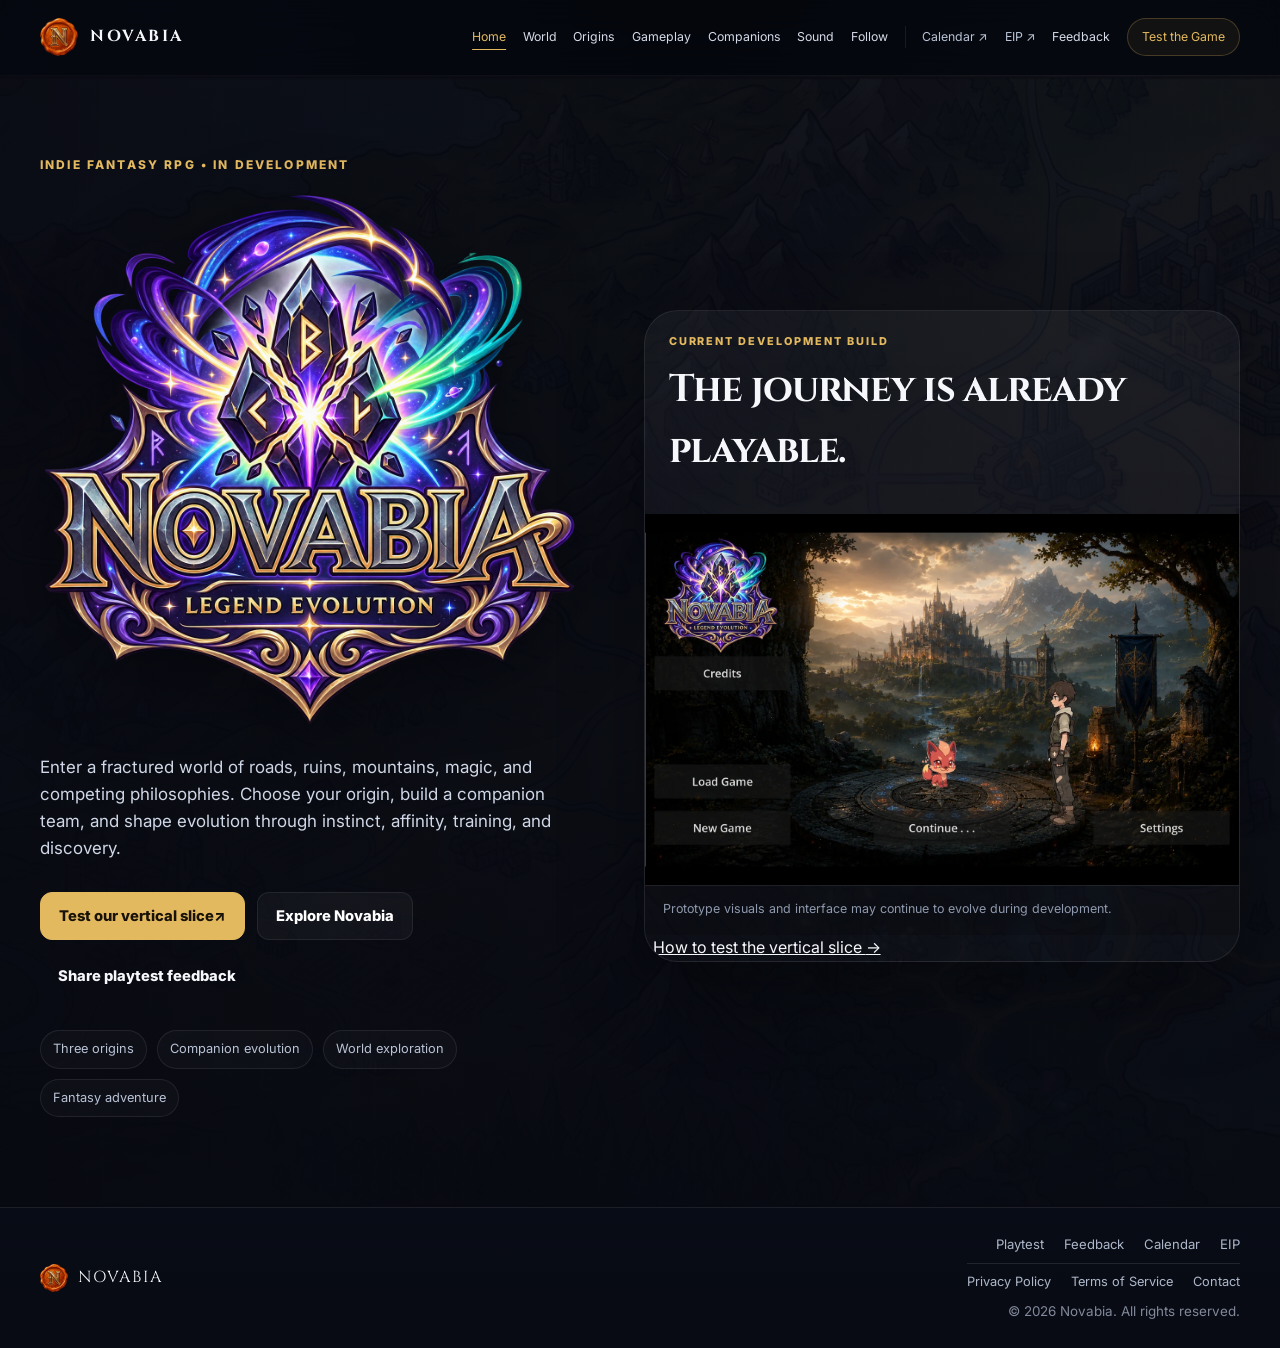
==== index.html @ 30ba406e "added terms and privacy" ====
<!doctype html>
<html lang="en">
<head>
  <meta name="google-site-verification" content="66VEPwkZ-an3t6qHjyKD7FH7RymCpZfc6W6Zi8f6dQU" />
  <meta charset="utf-8" />
  <meta name="viewport" content="width=device-width, initial-scale=1" />
  <title>Novabia — Legend Evolution</title>
  <meta name="description" content="Official site for Novabia: Legend Evolution — an indie fantasy RPG built around origins, companions, evolution paths, and a fractured world." />
  <meta property="og:title" content="Novabia — Legend Evolution" />
  <meta property="og:description" content="Explore the world of Novabia, discover three origins, and shape evolution through companions and choice." />
  <meta property="og:type" content="website" />
  <link rel="icon" type="image/png" href="favicon.png">
  <link rel="preconnect" href="https://fonts.googleapis.com">
  <link rel="preconnect" href="https://fonts.gstatic.com" crossorigin>
  <link href="https://fonts.googleapis.com/css2?family=Cinzel:wght@500;600;700;800&family=Inter:wght@400;500;600;700;800&display=swap" rel="stylesheet">
  <script>document.documentElement.classList.add("js");</script>
  <link rel="stylesheet" href="styles.css" />
  <script src="script.js" defer></script>
</head>
<body>
  <header class="site-header" id="top">
    <div class="shell nav-wrap">
      <a href="#home" class="brand" aria-label="Novabia home">
        <img src="assets/seal-n.png" alt="Novabia seal" class="brand-mark" />
        <span class="brand-text">NOVABIA</span>
      </a>

      <button class="menu-toggle" aria-label="Open navigation" aria-expanded="false">
        <span></span><span></span><span></span>
      </button>

<nav class="nav-links" aria-label="Primary navigation">
  <a href="#home">Home</a>
  <a href="#world">World</a>
  <a href="#origins">Origins</a>
  <a href="#gameplay">Gameplay</a>
  <a href="#companions">Companions</a>
  <a href="#sound">Sound</a>
  <a href="#follow">Follow</a>
  <span class="nav-divider" aria-hidden="true"></span>
  <a href="https://calendar.novabia.dev/" class="nav-external" data-destination="calendar">Calendar <span aria-hidden="true">↗</span></a>
  <a href="https://eip.novabia.dev/" class="nav-external" data-destination="eip">EIP <span aria-hidden="true">↗</span></a>
  <a href="#feedback">Feedback</a>
  <a href="#playtest" class="nav-cta">Test the Game</a>
</nav>
    </div>
  </header>

  <main>
    <section class="hero site-page" id="home">
      <div class="hero-map"></div>
      <div class="hero-overlay"></div>
      <div class="shell hero-grid">
        <div class="hero-copy reveal-on-load">
          <p class="eyebrow">INDIE FANTASY RPG • IN DEVELOPMENT</p>
          <img src="assets/logo-main.png" alt="Novabia Legend Evolution logo" class="hero-logo" />
          <p class="hero-lead">
            Enter a fractured world of roads, ruins, mountains, magic, and competing philosophies.
            Choose your origin, build a companion team, and shape evolution through instinct, affinity,
            training, and discovery.
          </p>

          <div class="hero-actions">
            <a href="https://play.novabia.dev/" class="btn btn-primary" data-destination="play">Test our vertical slice <span aria-hidden="true">↗</span></a>
            <a href="#world" class="btn btn-secondary">Explore Novabia</a>
            <a href="#feedback" class="btn btn-text">Share playtest feedback</a>
          </div>

          <div class="hero-badges" aria-label="Game highlights">
            <span>Three origins</span>
            <span>Companion evolution</span>
            <span>World exploration</span>
            <span>Fantasy adventure</span>
          </div>
        </div>

        <div class="hero-showcase reveal-on-load delay-1">
          <div class="showcase-card build-preview">
            <div class="frame-head">
              <p class="eyebrow small">CURRENT DEVELOPMENT BUILD</p>
              <h2>The journey is already playable.</h2>
            </div>
            <button class="gallery-image-button hero-screen" type="button" data-full="assets/game-main-menu.webp" aria-label="Open main menu screenshot">
              <img src="assets/game-main-menu.webp" alt="Current Novabia development build main menu" />
            </button>
            <p class="build-note">Prototype visuals and interface may continue to evolve during development.</p>
            <a class="showcase-link" href="#playtest">.    How to test the vertical slice <span aria-hidden="true">→</span></a>
          </div>
        </div>
      </div>
    </section>

    <section class="section world-section site-page" id="world">
      <div class="shell two-col">
        <div class="section-copy reveal">
          <p class="eyebrow">THE WORLD</p>
          <h2>A continent built for adventure.</h2>
          <p>
            Novabia spans volcanic frontiers, snowy forests, sacred highlands, industrial cities,
            mystical woods, and ancient lakes. Its journey structure is built around <strong>37 different roads</strong>
            that connect crossroads, provinces, and societies with radically different values.
          </p>
          <p>
            This world is designed not just as a game setting, but as the foundation of the broader
            Novabia entertainment IP — a continent where each road can deliver its own encounters,
            rewards, and story beats.
          </p>
          <div class="stat-row">
            <div class="stat-card">
              <strong>3</strong>
              <span>Core origins</span>
            </div>
            <div class="stat-card">
              <strong>4+</strong>
              <span>Distinct regions</span>
            </div>
            <div class="stat-card">
              <strong>37</strong>
              <span>Different roads</span>
            </div>
          </div>
        </div>

        <div class="map-card reveal">
          <img src="assets/map-world.png" alt="Illustrated world map of Novabia" />
        </div>
      </div>
    </section>

    <section class="section origins-section site-page" id="origins">
      <div class="shell">
        <div class="section-heading reveal">
          <p class="eyebrow">THREE ORIGINS</p>
          <h2>Begin from a different life.</h2>
          <p>
            Each path introduces a different worldview, skillset, and relationship with the world around you.
          </p>
        </div>

        <div class="origin-grid">
          <article class="origin-card reveal">
            <div class="origin-icon-wrap"><img src="assets/icon-water.png" alt="Elemental province emblem" class="origin-icon" /></div>
            <div class="origin-heading">
              <p class="origin-label">ELEMENTAL / CARETAKER</p>
              <h3>Field Clinic Route</h3>
            </div>
            <div class="origin-characters pair-tight">
              <img src="assets/char-caretaker-f.png" alt="Caretaker heroine" />
              <img src="assets/char-caretaker-m.png" alt="Caretaker hero" />
            </div>
            <p>
              Travel as a young healer and companion caretaker. Learn the rhythms of survival,
              treatment, recovery, and crystal-linked transformation.
            </p>
          </article>

          <article class="origin-card reveal">
            <div class="origin-icon-wrap"><img src="assets/icon-fist.png" alt="Kinetic province emblem" class="origin-icon" /></div>
            <div class="origin-heading">
              <p class="origin-label">KINETIC / DOJO</p>
              <h3>Warrior Route</h3>
            </div>
            <div class="origin-characters pair-wide">
              <img src="assets/char-dojo-f.png" alt="Dojo heroine" />
              <img src="assets/char-dojo-m.png" alt="Dojo hero" />
            </div>
            <p>
              Enter a path of discipline, combat, and rising challenge. Train strength, test conviction,
              and face rivals through battles that reveal hidden tensions beneath the surface.
            </p>
          </article>

          <article class="origin-card reveal">
            <div class="origin-icon-wrap"><img src="assets/icon-landscape.png" alt="Landscape province emblem" class="origin-icon" /></div>
            <div class="origin-heading">
              <p class="origin-label">LANDSCAPE / MONASTIC</p>
              <h3>Highland Route</h3>
            </div>
            <div class="origin-characters pair-tight">
              <img src="assets/char-monk-f.png" alt="Highland heroine" />
              <img src="assets/char-monk-m.png" alt="Highland hero" />
            </div>
            <p>
              Walk a more reflective road through mountains and sacred spaces, uncovering wisdom,
              history, and balance between nature, belief, and power.
            </p>
          </article>
        </div>

        <div class="origin-bottom-grid reveal">
          <article class="origin-bottom-card frame-card">
            <img src="assets/crystal-white.png" alt="Elemental coin" class="origin-bottom-icon" />
            <h4>White Crystals</h4>
            <p>Consume The White Crystals, and you may Suffer or unlock Elemental power.</p>
          </article>
          <article class="origin-bottom-card frame-card">
            <img src="assets/icon-medal.png" alt="Kinetic coin" class="origin-bottom-icon" />
            <h4>Honor Medals</h4>
            <p>Fight your way up and get ranked based on how many Honor Medals collected.</p>
          </article>
          <article class="origin-bottom-card frame-card">
            <img src="assets/emblem-elemental.png" alt="Landscape coin" class="origin-bottom-icon" />
            <h4>Nature Essence</h4>
            <p>Stand High On Top of the Icy Mountains and gather the Nature Essence.</p>
          </article>
        </div>
      </div>
    </section>


    <section class="section gameplay-section site-page" id="gameplay">
      <div class="shell">
        <div class="section-heading reveal">
          <p class="eyebrow">CURRENT GAMEPLAY BUILD</p>
          <h2>From concept to working systems.</h2>
          <p>
            Novabia is being built as a playable game, not only a world concept. These images are
            captured from the current development build and show exploration, companion care, combat,
            progression, and player management systems already taking shape.
          </p>
        </div>

        <div class="gameplay-gallery">
          <article class="game-shot wide reveal">
            <button class="gallery-image-button" type="button" data-full="assets/game-exploration.webp" aria-label="Open exploration screenshot">
              <img src="assets/game-exploration.webp" alt="Novabia exploration scene with player and companions" loading="lazy" />
            </button>
            <div class="shot-copy">
              <span>Exploration</span>
              <p>Travel through connected areas with an active companion team and route-based progression.</p>
            </div>
          </article>

          <article class="game-shot reveal">
            <button class="gallery-image-button" type="button" data-full="assets/game-clinic.webp" aria-label="Open clinic screenshot">
              <img src="assets/game-clinic.webp" alt="Novabia pet clinic companion activation screen" loading="lazy" />
            </button>
            <div class="shot-copy">
              <span>Clinic & Care</span>
              <p>Manage, activate, and care for companions through the clinic system.</p>
            </div>
          </article>

          <article class="game-shot reveal">
            <button class="gallery-image-button" type="button" data-full="assets/game-battle.webp" aria-label="Open battle screenshot">
              <img src="assets/game-battle.webp" alt="Novabia companion battle scene" loading="lazy" />
            </button>
            <div class="shot-copy">
              <span>Battle</span>
              <p>Challenge rival companions using distinct moves, types, levels, and combat choices.</p>
            </div>
          </article>

          <article class="game-shot reveal">
            <button class="gallery-image-button" type="button" data-full="assets/game-companion-info.webp" aria-label="Open companion information screenshot">
              <img src="assets/game-companion-info.webp" alt="Novabia companion status and move information" loading="lazy" />
            </button>
            <div class="shot-copy">
              <span>Companion Progression</span>
              <p>Inspect stats, type, rarity, experience, defenses, accuracy, and learned moves.</p>
            </div>
          </article>

          <article class="game-shot reveal">
            <button class="gallery-image-button" type="button" data-full="assets/game-profile.webp" aria-label="Open expedition profile screenshot">
              <img src="assets/game-profile.webp" alt="Novabia expedition profile and active companion roster" loading="lazy" />
            </button>
            <div class="shot-copy">
              <span>Expedition Profile</span>
              <p>Track resources, active companions, expedition benefits, equipment, and progress.</p>
            </div>
          </article>

          <article class="game-shot wide reveal">
            <button class="gallery-image-button" type="button" data-full="assets/game-avatar-select.webp" aria-label="Open avatar selection screenshot">
              <img src="assets/game-avatar-select.webp" alt="Novabia avatar selection and first journey screen" loading="lazy" />
            </button>
            <div class="shot-copy">
              <span>Your First Journey</span>
              <p>Select an avatar and begin a story centered on survival, protection, and the mystery of the crystals.</p>
            </div>
          </article>
        </div>

        <p class="development-disclaimer reveal">Development build shown. Art, balance, UI, wording, and systems may change before release.</p>
      </div>
    </section>

    <section class="section companions-section site-page" id="companions">
      <div class="shell">
        <div class="section-heading reveal">
          <p class="eyebrow">COMPANIONS & EVOLUTION</p>
          <h2>Three generations. Playable and non-playable companions.</h2>
          <p>
            Novabia includes companion families that can join the player's journey, as well as non-playable companions
            that help define the world. Below is the current <strong>Gen 1 showcase</strong>: Hound, Crab, and Spore.
          </p>
        </div>

        <div class="companion-summary-grid reveal">
          <article class="companion-summary-card frame-card">
            <strong>3</strong>
            <span>Generations planned</span>
            <p>Companion growth is designed across three gens, giving each family room to evolve visually and strategically.</p>
          </article>
          <article class="companion-summary-card frame-card">
            <strong>2</strong>
            <span>Companion roles</span>
            <p>Novabia features both playable companions and non-playable companions that populate the wider world.</p>
          </article>
          <article class="companion-summary-card frame-card">
            <strong>Gen 1</strong>
            <span>Current showcase</span>
            <p>The first featured companion families are Hound, Crab, and Spore.</p>
          </article>
        </div>

        <div class="companion-family-grid">
          <article class="companion-family frame-card reveal">
            <div class="companion-family-head">
              <p class="eyebrow small">GEN 1 FAMILY</p>
              <h3>Hound</h3>
              <p class="family-copy">A flagship early companion line showing multiple routes, instincts, and elemental outcomes.</p>
            </div>
            <div class="companion-family-art">
              <img src="assets/hound-line.png" alt="Gen 1 Hound evolution map" />
            </div>
          </article>

          <article class="companion-family frame-card reveal">
            <div class="companion-family-head">
              <p class="eyebrow small">GEN 1 FAMILY</p>
              <h3>Crab</h3>
              <p class="family-copy">A second Gen 1 family built around branching crab evolutions and contrasting elemental outcomes.</p>
            </div>
            <div class="companion-family-art">
              <img src="assets/crab-gen1.png" alt="Gen 1 Crab evolution map" />
            </div>
          </article>

          <article class="companion-family frame-card reveal">
            <div class="companion-family-head">
              <p class="eyebrow small">GEN 1 FAMILY</p>
              <h3>Spore</h3>
              <p class="family-copy">The Spore family begins with Floro, Alpine, and Umbral basic forms, reaches a shared Phantom stage, then branches into powerful fusion and venomous forms.</p>
            </div>
            <div class="companion-family-art">
              <img src="assets/spore-gen1.png" alt="Gen 1 Spore evolution chart showing Floro, Alpine, and Umbral branches" />
            </div>
          </article>
        </div>
      </div>
    </section>


    <section class="section sound-section site-page" id="sound">
      <div class="shell">
        <div class="section-heading reveal">
          <p class="eyebrow">SOUND OF NOVABIA</p>
          <h2>Atmosphere beyond the screen.</h2>
          <p>
            Early ambient tracks for map and journey mood can be previewed here.
          </p>
        </div>

        <div class="audio-grid">
          <div class="audio-card frame-card reveal">
            <h3>Walking on the Road with Lake Background</h3>
            <audio controls preload="none">
              <source src="assets/road-with-lake.ogg" type="audio/ogg">
              Your browser does not support the audio element.
            </audio>
          </div>
          <div class="audio-card frame-card reveal">
            <h3>Login Scene Ambient </h3>
            <audio controls preload="none">
              <source src="assets/map-background.mp3" type="audio/mpeg">
              Your browser does not support the audio element.
            </audio>
          </div>
        </div>
      </div>
    </section>


<section class="section playtest-section site-page" id="playtest">
  <div class="shell">
    <div class="section-heading reveal">
      <p class="eyebrow">PLAY THE VERTICAL SLICE</p>
      <h2>Step into Novabia. Tell us what you think.</h2>
      <p>
        The vertical slice is an early playable build, not the final game. Try the systems available
        in the current version, then share what delighted you, confused you, or didn't work.
      </p>
    </div>
    <div class="playtest-layout">
      <div class="playtest-preview frame-card reveal">
        <img src="assets/game-main-menu.webp" alt="Novabia development build main menu" loading="lazy" />
        <p>Preview from the vertical slice · The game continues to evolve.</p>
      </div>
      <div class="playtest-details reveal">
        <p class="eyebrow small">BEGIN YOUR TEST</p>
        <h3>Try the browser build</h3>
        <p>
          Open the browser build to experience Novabia's current vertical slice. Explore the
          available systems at your own pace, then tell us what you think.
        </p>
        <div class="hero-actions playtest-actions">
          <a href="https://play.novabia.dev/" class="btn btn-primary" data-destination="play">Launch Play.Novabia.dev <span aria-hidden="true">↗</span></a>
          <a href="#feedback" class="btn btn-secondary">Give feedback</a>
        </div>
        <div class="tester-steps">
          <div><span class="step-number">01</span><p>Open the build and try beginning a journey.</p></div>
          <div><span class="step-number">02</span><p>Explore what is available. Note anything unclear, frustrating, or broken.</p></div>
          <div><span class="step-number">03</span><p>Send a short review, including your device, chosen province and any bugs.</p></div>
        </div>
      </div>
    </div>
    <div class="site-link-grid" aria-label="Explore more about Novabia">
      <a class="destination-card frame-card" href="https://calendar.novabia.dev/" data-destination="calendar">
        <span class="eyebrow small">DEVELOPMENT & REWARDS</span>
        <strong>Calendar <span aria-hidden="true">↗</span></strong>
        <span>See monthly plans, rewards, milestones and upcoming updates.</span>
      </a>
      <a class="destination-card frame-card" href="https://eip.novabia.dev/" data-destination="eip">
        <span class="eyebrow small">BUSINESS & PARTNERSHIPS</span>
        <strong>EIP <span aria-hidden="true">↗</span></strong>
        <span>Explore the Novabia opportunity, economics and investor information.</span>
      </a>
    </div>
  </div>
</section>

<section class="section feedback-section site-page" id="feedback" aria-labelledby="feedback-title">
  <div class="feedback-glow feedback-glow-one" aria-hidden="true"></div>
  <div class="feedback-glow feedback-glow-two" aria-hidden="true"></div>
  <div class="shell feedback-shell">
    <div class="feedback-hero">
      <div class="feedback-copy reveal">
        <p class="eyebrow">NOVABIA · COMMUNITY PLAYTEST</p>
        <h2 id="feedback-title">Your journey.<br><span>Your voice.</span></h2>
        <p class="feedback-intro">The next chapter of Novabia starts with the people who play it. Tell us about the moments you loved, the battles that challenged you, and what you'd change.</p>
        <div class="feedback-actions">
          <a id="hosted-feedback-cta" class="btn btn-primary feedback-primary-cta"
             href="https://docs.google.com/forms/d/e/1FAIpQLSfmMCT3sIPX58XtDPNlVVBDko5IoXiEAiZLQg-_gIgYaRyeRQ/viewform" target="_blank" rel="noopener noreferrer">
             Share your feedback <span aria-hidden="true">↗</span>
          </a>
          <a class="feedback-back-link" href="https://play.novabia.dev/">Play the vertical slice <span aria-hidden="true">→</span></a>
        </div>
        <p class="feedback-fineprint"><svg viewBox="0 0 24 24" width="17" height="17" aria-hidden="true" fill="none" stroke="currentColor" stroke-width="1.8" stroke-linecap="round"><rect x="5" y="9" width="14" height="11" rx="2"/><path d="M8 9V6a4 4 0 0 1 8 0v3"/></svg> Opens Google Forms. This website does not store survey responses.</p>
      </div>
      <div class="feedback-feature reveal" aria-label="How playtest feedback helps Novabia">
        <div class="feedback-feature-heading">
          <span class="feedback-small-label">A NOTE FROM THE TEAM</span>
          <span class="feedback-feature-star" aria-hidden="true">✦</span>
        </div>
        <div class="feedback-feature-art" aria-hidden="true">
          <div class="feedback-orbit orbit-outer"></div>
          <div class="feedback-orbit orbit-inner"></div>
          <img src="favicon.png" alt="" width="124" height="124" />
        </div>
        <blockquote>“Every companion, every decision, every discovery deserves to feel meaningful.”</blockquote>
        <p>We're listening for what the game feels like to you — not just what works on paper.</p>
        <span class="feedback-feature-signoff">THE NOVABIA PROJECT <span aria-hidden="true">↗</span></span>
      </div>
    </div>

    <div class="feedback-divider"><span>WHAT WE'D LOVE TO HEAR</span></div>
    <div class="feedback-topic-grid">
      <article class="feedback-topic reveal">
        <div class="feedback-topic-icon" aria-hidden="true">
          <svg viewBox="0 0 24 24" fill="none" stroke="currentColor" stroke-width="1.6" stroke-linecap="round" stroke-linejoin="round"><path d="M20.8 4.6a5.5 5.5 0 0 0-7.8 0l-1 1-1-1a5.5 5.5 0 0 0-7.8 7.8l1 1L12 21l7.8-7.6 1-1a5.5 5.5 0 0 0 0-7.8Z"/></svg>
        </div>
        <div><h3>Companions &amp; discovery</h3><p>Did a companion capture your attention? Was evolution exciting and understandable?</p></div>
      </article>
      <article class="feedback-topic reveal">
        <div class="feedback-topic-icon" aria-hidden="true">
          <svg viewBox="0 0 24 24" fill="none" stroke="currentColor" stroke-width="1.6" stroke-linecap="round" stroke-linejoin="round"><path d="M12 3v18M3 12h18M7 7l10 10M17 7 7 17"/><circle cx="12" cy="12" r="8"/></svg>
        </div>
        <div><h3>Combat &amp; progression</h3><p>Which choices felt satisfying? Where were the battles, rewards or menus unclear?</p></div>
      </article>
      <article class="feedback-topic reveal">
        <div class="feedback-topic-icon" aria-hidden="true">
          <svg viewBox="0 0 24 24" fill="none" stroke="currentColor" stroke-width="1.6" stroke-linecap="round" stroke-linejoin="round"><rect x="3" y="4" width="18" height="14" rx="2"/><path d="M8 21h8m-4-3v3m-5-9 3-3 3 3 4-5"/></svg>
        </div>
        <div><h3>Performance &amp; polish</h3><p>Tell us what device you used and where something slowed down, broke or felt awkward.</p></div>
      </article>
    </div>
    <div class="feedback-bottom reveal">
      <div><span class="feedback-small-label">THANK YOU FOR PLAYING</span><p>The most valuable feedback is specific and sincere. Good or bad, it helps us prioritize the next improvements.</p></div>
      <a href="https://docs.google.com/forms/d/e/1FAIpQLSfmMCT3sIPX58XtDPNlVVBDko5IoXiEAiZLQg-_gIgYaRyeRQ/viewform" class="feedback-bottom-cta" data-feedback-form target="_blank" rel="noopener noreferrer">Take the survey <span aria-hidden="true">↗</span></a>
    </div>
  </div>
</section>


    <section class="section follow-section site-page" id="follow">
      <div class="shell">
        <div class="follow-card reveal">
          <img src="assets/logo-main.png" alt="Novabia logo" class="follow-logo" />
          <p class="eyebrow">FOLLOW THE JOURNEY</p>
          <h2>Follow Novabia</h2>
          <div class="social-actions" id="socialActions">

  <a class="social-icon instagram social-link"
     data-network="instagram"
     href="#"
     target="_blank"
     rel="noopener"
     aria-label="Instagram"
     title="Instagram">

    <svg viewBox="0 0 24 24" aria-hidden="true">
      <rect x="3" y="3" width="18" height="18" rx="5"></rect>
      <circle cx="12" cy="12" r="4.2"></circle>
      <circle cx="17.4" cy="6.7" r="1"></circle>
    </svg>

  </a>

  <a class="social-icon facebook social-link"
     data-network="facebook"
     href="#"
     target="_blank"
     rel="noopener"
     aria-label="Facebook"
     title="Facebook">

    <svg viewBox="0 0 24 24" aria-hidden="true">
      <path d="M14 8h3V4.5c-.5-.1-2.2-.2-4.1-.2-4 0-6.7 2.4-6.7 6.9V15H3v4h3.2v9h4.9v-9h4l.6-4h-4.6v-3.4C11.1 10.4 11.5 8 14 8z"></path>
    </svg>

  </a>

  <a class="social-icon email social-link"
     data-network="email"
     href="#"
     aria-label="Email"
     title="Contact">

    <svg viewBox="0 0 24 24" aria-hidden="true">
      <rect x="3" y="5" width="18" height="14" rx="2"></rect>
      <path d="M4 7l8 6 8-6"></path>
    </svg>

  </a>

</div>
          </div>
      </div>
    </section>
  </main>

  <footer class="site-footer">
    <div class="shell footer-wrap">
      <div class="footer-brand">
        <img src="assets/seal-n.png" alt="Novabia seal" class="footer-seal" />
        <span>NOVABIA</span>
      </div>
      <div class="footer-side">
        <nav aria-label="Other Novabia destinations" class="footer-links">
          <a href="https://play.novabia.dev/" data-destination="play">Playtest</a>
          <a href="#feedback">Feedback</a>
          <a href="https://calendar.novabia.dev/" data-destination="calendar">Calendar</a>
          <a href="https://eip.novabia.dev/" data-destination="eip">EIP</a>
        </nav>
        <nav class="legal-footer-links" aria-label="Legal information and contact">
          <a href="/privacy">Privacy Policy</a>
          <a href="/terms">Terms of Service</a>
          <a href="mailto:support@novabia.dev">Contact</a>
        </nav>
        <p>© <span id="year"></span> Novabia. All rights reserved.</p>
      </div>
    </div>
  </footer>
</body>
</html>
---- styles.css ----
:root {
  --bg: #070911;
  --bg-2: #0d1220;
  --panel: rgba(17, 23, 39, 0.82);
  --panel-soft: rgba(255,255,255,0.03);
  --line: rgba(255,255,255,0.08);
  --line-strong: rgba(227, 185, 95, 0.25);
  --text: #f5f7fb;
  --muted: #adb6c8;
  --gold: #e3b95f;
  --violet: #7f67ff;
  --cyan: #68d6ed;
  --shadow: 0 30px 80px rgba(0, 0, 0, 0.34);
  --radius: 24px;
  --radius-lg: 34px;
  --max: 1200px;
}

* { box-sizing: border-box; }
html { scroll-behavior: smooth; }
body {
  margin: 0;
  color: var(--text);
  background:
    radial-gradient(circle at 12% 0%, rgba(127, 103, 255, 0.08), transparent 28rem),
    radial-gradient(circle at 88% 14%, rgba(104, 214, 237, 0.07), transparent 24rem),
    linear-gradient(180deg, #060810, #0a1020 50%, #080b13);
  font-family: "Inter", system-ui, sans-serif;
  line-height: 1.6;
}

a { color: inherit; }
img { max-width: 100%; display: block; }

.shell { width: min(var(--max), calc(100% - 36px)); margin: 0 auto; }

.site-header {
  position: sticky; top: 0; z-index: 50;
  background: rgba(5, 7, 13, 0.76);
  backdrop-filter: blur(16px);
  border-bottom: 1px solid transparent;
  transition: background 180ms ease, border-color 180ms ease;
}
.site-header.scrolled { background: rgba(5, 7, 13, 0.92); border-color: var(--line); }
.nav-wrap {
  min-height: 74px; display: flex; align-items: center; justify-content: space-between; gap: 20px;
}
.brand { display: inline-flex; align-items: center; gap: 12px; text-decoration: none; }
.brand-mark { width: 38px; height: 38px; border-radius: 50%; }
.brand-text {
  font-family: "Cinzel", serif; font-size: 1rem; font-weight: 700; letter-spacing: 0.16em;
}
.nav-links { display: flex; align-items: center; gap: 22px; }
.nav-links a { text-decoration: none; color: #d6dbe8; font-size: 0.92rem; }
.nav-links a:hover { color: #fff; }
.nav-links .nav-cta {
  color: var(--gold); padding: 8px 14px; border: 1px solid var(--line-strong); border-radius: 999px;
}
.menu-toggle {
  display: none; width: 44px; height: 44px; border-radius: 12px; border: 1px solid var(--line);
  background: transparent;
}
.menu-toggle span { display: block; width: 20px; height: 2px; margin: 4px auto; background: #fff; }

.hero {
  position: relative; min-height: calc(100vh - 74px); overflow: hidden; border-bottom: 1px solid var(--line);
}
.hero-map {
  position: absolute; inset: 0; background: url("assets/map-world.png") center/cover no-repeat; opacity: 0.22;
  transform: scale(1.06);
}
.hero-overlay {
  position: absolute; inset: 0;
  background:
    linear-gradient(90deg, rgba(7,9,17,0.88) 0%, rgba(7,9,17,0.78) 44%, rgba(7,9,17,0.62) 100%),
    linear-gradient(180deg, rgba(7,9,17,0.16), rgba(7,9,17,0.75));
}
.hero-grid {
  position: relative; z-index: 2;
  display: grid; grid-template-columns: minmax(0, 0.95fr) minmax(0, 1.05fr);
  align-items: center; gap: clamp(30px, 5vw, 70px);
  padding: 80px 0 90px;
}
.eyebrow {
  margin: 0 0 16px; color: var(--gold); letter-spacing: 0.18em; font-weight: 800; font-size: 0.75rem;
}
.eyebrow.small { font-size: 0.68rem; margin-bottom: 8px; }
.hero-logo { width: min(560px, 100%); filter: drop-shadow(0 15px 40px rgba(0,0,0,0.36)); }
.hero-lead { max-width: 700px; margin: 24px 0 0; color: #d0d8e7; font-size: 1.06rem; }
.hero-actions {
  display: flex;
  flex-wrap: wrap;
  gap: 12px;
  margin-top: 30px;
}

.social-actions {
  display: flex;
  justify-content: center;
  align-items: center;
  flex-wrap: wrap;
  gap: 18px;
  margin-top: 28px;
}
.social-icon {
  width: 54px;
  height: 54px;
  border-radius: 50%;
  display: grid;
  place-items: center;

  background: rgba(255,255,255,0.035);
  border: 1px solid rgba(255,255,255,0.12);

  transition:
    transform 180ms ease,
    box-shadow 180ms ease,
    border-color 180ms ease,
    background 180ms ease;
}

.social-icon svg {
  width: 25px;
  height: 25px;
  fill: none;
  stroke: currentColor;
  stroke-width: 1.8;
}

.social-icon.facebook svg {
  fill: currentColor;
  stroke: none;
}

.social-icon.instagram {
  color: #e8a4e8;
}

.social-icon.facebook {
  color: #79aaff;
}

.social-icon.email {
  color: #e3b95f;
}

.social-icon:hover {
  transform: translateY(-4px) scale(1.08);
  border-color: rgba(227,185,95,0.5);

  box-shadow:
    0 8px 25px rgba(0,0,0,0.35),
    0 0 22px rgba(127,103,255,0.22);

  background: rgba(255,255,255,0.07);
}
.btn {
  min-height: 48px; padding: 0 18px; display: inline-flex; align-items: center; justify-content: center;
  text-decoration: none; font-weight: 800; font-size: 0.92rem; border-radius: 12px;
  transition: transform 160ms ease, background 160ms ease, border-color 160ms ease;
}
.btn:hover { transform: translateY(-2px); }
.btn-primary { background: var(--gold); color: #181209; border: 1px solid var(--gold); }
.btn-secondary { background: rgba(255,255,255,0.04); color: #fff; border: 1px solid var(--line); }
.hero-badges { display: flex; flex-wrap: wrap; gap: 10px; margin-top: 30px; }
.hero-badges span {
  padding: 8px 12px; border-radius: 999px; border: 1px solid var(--line); color: #b9c3d6; font-size: 0.8rem;
  background: rgba(255,255,255,0.025);
}
.showcase-card {
  border: 1px solid rgba(255,255,255,0.08); border-radius: var(--radius-lg); overflow: hidden;
  background: linear-gradient(180deg, rgba(255,255,255,0.045), rgba(255,255,255,0.02)); box-shadow: var(--shadow);
}
.frame-head { padding: 22px 24px 0; }
.frame-head h2 {
  margin: 0 0 16px; font-family: "Cinzel", serif; font-size: clamp(1.6rem, 3vw, 2.4rem); letter-spacing: -0.03em;
}
.hound-preview img { width: 100%; max-height: 620px; object-fit: cover; object-position: top center; }

.section { padding: 100px 0; border-bottom: 1px solid var(--line); }
.section-heading { max-width: 760px; margin-bottom: 42px; }
.section h2 {
  margin: 0; font-family: "Cinzel", serif; line-height: 1.1; letter-spacing: -0.035em;
  font-size: clamp(2.1rem, 4.5vw, 4rem);
}
.section p:not(.eyebrow), .section-copy p { color: var(--muted); }
.two-col { display: grid; grid-template-columns: minmax(0, 0.82fr) minmax(0, 1.18fr); gap: 36px; align-items: center; }
.map-card, .frame-card {
  border: 1px solid rgba(255,255,255,0.08); border-radius: var(--radius-lg); background: linear-gradient(180deg, rgba(255,255,255,0.04), rgba(255,255,255,0.02)); box-shadow: var(--shadow);
}
.map-card { overflow: hidden; }
.map-card img { width: 100%; }
.stat-row { display: flex; flex-wrap: wrap; gap: 14px; margin-top: 28px; }
.stat-card {
  min-width: 130px; padding: 18px 18px; border-radius: 18px; border: 1px solid var(--line);
  background: rgba(255,255,255,0.03);
}
.stat-card strong { display: block; font-family: "Cinzel", serif; font-size: 2rem; color: var(--gold); }
.stat-card span { color: #ccd4e3; font-size: 0.88rem; }

.origins-section { background: linear-gradient(180deg, rgba(255,255,255,0.01), rgba(255,255,255,0)); }
.origin-grid {
  display: grid; grid-template-columns: repeat(3, minmax(0, 1fr)); gap: 20px;
}
.origin-card {
  display: flex; flex-direction: column; gap: 16px; padding: 24px; border-radius: var(--radius);
  border: 1px solid rgba(255,255,255,0.08); background: linear-gradient(180deg, rgba(255,255,255,0.042), rgba(255,255,255,0.02));
  box-shadow: inset 0 1px 0 rgba(255,255,255,0.04);
}
.origin-icon-wrap {
  width: 76px; height: 76px; display: grid; place-items: center; border-radius: 22px;
  background: rgba(255,255,255,0.03); border: 1px solid rgba(255,255,255,0.08);
}
.origin-icon { width: 56px; height: 56px; object-fit: contain; }
.origin-label { margin: 0 0 8px; color: var(--gold) !important; font-size: 0.75rem; font-weight: 800; letter-spacing: 0.16em; }
.origin-heading h3, .audio-card h3, .note-card h3, .mini-card h4 {
  margin: 0; font-family: "Cinzel", serif;
}
.origin-characters {
  min-height: 340px; display: flex; align-items: end; justify-content: center; gap: 8px;
  padding: 10px 10px 0; border-radius: 22px; background:
    radial-gradient(circle at 50% 18%, rgba(127,103,255,0.08), transparent 16rem),
    rgba(6,8,14,0.6); overflow: hidden;
}
.origin-characters img { height: 320px; width: auto; object-fit: contain; }

.origin-bottom-grid {
  display: grid;
  grid-template-columns: repeat(3, minmax(0, 1fr));
  gap: 18px;
  margin-top: 18px;
}
.origin-bottom-card {
  padding: 24px;
}
.origin-bottom-card h4 {
  margin: 0 0 8px;
  font-family: "Cinzel", serif;
  font-size: 1.55rem;
}
.origin-bottom-card p {
  margin: 0;
  color: var(--muted);
}
.origin-bottom-icon {
  width: 84px;
  height: 84px;
  object-fit: contain;
  margin-bottom: 16px;
}
.pair-tight img:last-child { transform: translateX(-8px); }
.pair-wide img:first-child { transform: translateX(10px); }
.pair-wide img:last-child { transform: translateX(-10px); }

.province-coin-block {
  margin-top: auto;
  padding-top: 4px;
}
.coin-label {
  display: inline-block;
  margin-bottom: 10px;
  color: var(--gold);
  font-size: 0.74rem;
  font-weight: 800;
  letter-spacing: 0.16em;
  text-transform: uppercase;
}
.province-coin-chip {
  display: flex;
  align-items: center;
  gap: 14px;
  padding: 14px 16px;
  border-radius: 18px;
  border: 1px solid rgba(255,255,255,0.08);
  background: rgba(255,255,255,0.03);
}
.province-coin-chip strong {
  display: block;
  font-family: "Cinzel", serif;
  margin-bottom: 4px;
}
.province-coin-chip span {
  color: var(--muted);
  font-size: 0.9rem;
}
.coin-wrap {
  width: 68px;
  height: 68px;
  border-radius: 50%;
  flex: 0 0 auto;
}

.companion-summary-grid {
  display: grid;
  grid-template-columns: repeat(3, minmax(0, 1fr));
  gap: 18px;
  margin-bottom: 22px;
}
.companion-summary-card {
  padding: 22px;
}
.companion-summary-card strong {
  display: block;
  margin-bottom: 6px;
  font-family: "Cinzel", serif;
  font-size: clamp(1.55rem, 2vw, 2.2rem);
  color: var(--gold);
}
.companion-summary-card > span {
  display: block;
  margin-bottom: 12px;
  color: #dce3f2;
  font-weight: 700;
}
.companion-summary-card p {
  margin: 0;
  color: var(--muted);
  font-size: 0.95rem;
}
.companion-family-grid {
  display: grid;
  grid-template-columns: 1fr;
  gap: 22px;
}
.companion-family {
  overflow: hidden;
}
.companion-family-head {
  padding: 24px 24px 0;
}
.companion-family-head h3 {
  margin: 0 0 10px;
  font-family: "Cinzel", serif;
  font-size: clamp(1.8rem, 3vw, 2.6rem);
}
.companion-family .family-copy {
  margin: 0;
  color: var(--muted);
}
.companion-family-art {
  padding: 18px 18px 22px;
}
.companion-family-art img {
  width: 100%;
  border-radius: 24px;
  background: rgba(255,255,255,0.03);
  border: 1px solid rgba(255,255,255,0.08);
}

.companion-layout {
  display: grid; grid-template-columns: minmax(0, 1.25fr) minmax(0, 0.75fr); gap: 24px; align-items: start;
}
.companion-chart { overflow: hidden; }
.companion-chart img { width: 100%; }
.companion-notes { display: grid; gap: 18px; }
.note-card, .mini-card, .audio-card, .follow-card { padding: 24px; }
.note-card { text-align: left; }
.note-card p, .mini-card p, .audio-card p { color: var(--muted); }
.large-icon { width: 130px; margin-bottom: 16px; }
.note-grid { display: grid; grid-template-columns: 1fr 1fr; gap: 18px; }
.mini-icon { width: 84px; margin-bottom: 14px; }

.audio-grid {
  display: grid; grid-template-columns: 1fr 1fr; gap: 18px;
}
.audio-card audio { width: 100%; margin-top: 14px; }

.follow-card {
  text-align: center; border-radius: 34px; border: 1px solid rgba(227,185,95,0.22);
  background:
    radial-gradient(circle at 50% 0%, rgba(127,103,255,0.15), transparent 28rem),
    linear-gradient(180deg, rgba(255,255,255,0.04), rgba(255,255,255,0.02));
}
.follow-logo { width: min(320px, 76%); margin: 0 auto 10px; }
.follow-card p:not(.eyebrow):not(.contact-note) { color: var(--muted); max-width: 760px; margin: 16px auto 0; }
.contact-note { color: #7d8698; font-size: 0.84rem; margin-top: 16px; }

.site-footer { padding: 26px 0; }
.footer-wrap { display: flex; align-items: center; justify-content: space-between; gap: 16px; }
.footer-brand { display: inline-flex; align-items: center; gap: 10px; font-family: "Cinzel", serif; letter-spacing: 0.12em; }
.footer-seal { width: 28px; height: 28px; }
.footer-wrap p { margin: 0; color: #81889a; font-size: 0.84rem; }

.reveal, .reveal-on-load {
  opacity: 0; transform: translateY(22px); transition: opacity 650ms ease, transform 650ms ease;
}
.reveal.visible, .reveal-on-load.visible { opacity: 1; transform: translateY(0); }
.reveal-on-load.delay-1 { transition-delay: 120ms; }



/* Version 2.1 — current development build gallery */
.build-preview { overflow: hidden; }
.build-preview .frame-head { padding-bottom: 16px; }
.hero-screen { border-top: 1px solid var(--line); }
.build-note {
  margin: 0; padding: 13px 18px 16px; color: #8f99ad !important; font-size: 0.78rem;
  border-top: 1px solid var(--line); background: rgba(0,0,0,0.16);
}
.gallery-image-button {
  display: block; width: 100%; margin: 0; padding: 0; border: 0; background: #060912;
  cursor: zoom-in; overflow: hidden;
}
.gallery-image-button img {
  width: 100%; height: 100%; display: block; object-fit: cover;
  transition: transform 280ms ease, filter 280ms ease;
}
.gallery-image-button:hover img { transform: scale(1.018); filter: brightness(1.04); }
.build-preview .gallery-image-button { aspect-ratio: 16 / 10; }

.gameplay-section {
  background:
    radial-gradient(circle at 8% 20%, rgba(227,185,95,0.06), transparent 24rem),
    radial-gradient(circle at 92% 80%, rgba(104,214,237,0.05), transparent 26rem);
}
.gameplay-gallery {
  display: grid; grid-template-columns: repeat(2, minmax(0, 1fr)); gap: 18px;
}
.game-shot {
  overflow: hidden; border: 1px solid var(--line); border-radius: var(--radius);
  background: linear-gradient(180deg, rgba(255,255,255,0.04), rgba(255,255,255,0.02));
  box-shadow: 0 20px 55px rgba(0,0,0,0.20);
}
.game-shot.wide { grid-column: span 2; }
.game-shot .gallery-image-button { aspect-ratio: 16 / 9; }
.game-shot.wide .gallery-image-button { aspect-ratio: 16 / 8.2; }
.shot-copy { padding: 18px 20px 20px; }
.shot-copy span {
  color: var(--gold); font-family: "Cinzel", serif; font-weight: 700; font-size: 1.05rem;
}
.shot-copy p { margin: 8px 0 0; color: var(--muted); font-size: 0.92rem; }
.development-disclaimer {
  margin: 20px 0 0; color: #7f899d !important; text-align: center; font-size: 0.82rem;
}

.lightbox {
  position: fixed; inset: 0; z-index: 1000; display: none; align-items: center; justify-content: center;
  padding: 24px; background: rgba(2,4,9,0.92); backdrop-filter: blur(12px);
}
.lightbox.open { display: flex; }
.lightbox img {
  max-width: min(1500px, 94vw); max-height: 88vh; width: auto; height: auto; border-radius: 16px;
  box-shadow: 0 30px 100px rgba(0,0,0,0.6); border: 1px solid rgba(255,255,255,0.12);
}
.lightbox-close {
  position: absolute; top: 18px; right: 22px; width: 46px; height: 46px; border-radius: 50%;
  border: 1px solid rgba(255,255,255,0.14); background: rgba(255,255,255,0.08); color: #fff;
  font-size: 1.7rem; line-height: 1; cursor: pointer;
}

@media (max-width: 1100px) {
  .origin-grid { grid-template-columns: 1fr; }
  .companion-summary-grid { grid-template-columns: 1fr; }
  .origin-bottom-grid { grid-template-columns: 1fr; }
}

@media (max-width: 920px) {
  .menu-toggle { display: block; }
  .nav-links {
    display: none; position: fixed; top: 74px; left: 0; right: 0; bottom: 0;
    background: rgba(5, 7, 13, 0.97); padding: 28px 20px; flex-direction: column; align-items: stretch;
  }
  .nav-links.open { display: flex; }
  .nav-links a { padding: 14px 0; border-bottom: 1px solid var(--line); font-size: 1.05rem; }
  .nav-links .nav-cta { border: 0; border-bottom: 1px solid var(--line); border-radius: 0; padding: 14px 0; }
  .hero-grid, .two-col, .companion-layout, .audio-grid, .playtest-layout, .feedback-hero { grid-template-columns: 1fr; }
  .gameplay-gallery { grid-template-columns: 1fr; }
  .game-shot.wide { grid-column: span 1; }
  .hero { min-height: auto; }
}

@media (max-width: 700px) {
  .shell { width: min(100% - 26px, var(--max)); }
  .hero-grid { padding: 58px 0 68px; }
  .section { padding: 78px 0; }
  .note-grid { grid-template-columns: 1fr 1fr; }
  .companion-family-head { padding: 22px 20px 0; }
  .companion-family-art { padding: 14px 14px 18px; }
  .origin-characters { min-height: 300px; }
  .origin-characters img { height: 280px; }
}

@media (max-width: 560px) {
  .brand-text { font-size: 0.92rem; letter-spacing: 0.12em; }
  .hero-logo { width: 100%; }
  .frame-head { padding: 18px 18px 0; }
  .note-grid, .stat-row { grid-template-columns: 1fr; }
  .origin-card, .note-card, .mini-card, .audio-card, .follow-card, .companion-summary-card, .origin-bottom-card { padding: 18px; }
  .province-coin-chip { padding: 12px 14px; }
  .coin-wrap { width: 58px; height: 58px; }
  .origin-characters { min-height: 250px; }
  .origin-characters img { height: 235px; }
  .footer-wrap { flex-direction: column; align-items: flex-start; }
}


/* Hash-routed tabs: one visible page at a time, no external router required. */
html.js { scroll-behavior: auto; }
html.js main > .site-page:not(.is-active) { display: none !important; }
html.js main > .site-page.is-active { display: block; }
html.js main > .site-page[hidden] { display: none !important; }
html.js main > .section.site-page { min-height: calc(100vh - 160px); }
.nav-links a[aria-current="page"] { color: var(--gold); }
.nav-links a[aria-current="page"]:not(.nav-cta) { text-decoration: underline; text-underline-offset: 8px; }
.nav-links.open { overflow-y: auto; }


/* Finished Playtest & Feedback destination pages — public release */
:root { color-scheme: dark; }
.nav-divider { height: 22px; width: 1px; background: var(--line); flex: 0 0 auto; }
.nav-links { gap: clamp(10px, 1.3vw, 20px); }
.nav-links a { white-space: nowrap; font-size: clamp(.77rem, .86vw, .88rem); }
.nav-links .nav-external { color: #b9c3d5; }
.nav-links .nav-cta { background: rgba(227,185,95,.06); }

.playtest-section { background: radial-gradient(ellipse 40rem 35rem at 6% 10%, rgba(127,103,255,.09), transparent 75%); }
.playtest-section .section-heading h2 { max-width: 880px; }
.playtest-section .section-heading > p:last-child { max-width: 760px; line-height: 1.8; }
.playtest-layout { display: grid; grid-template-columns: 1.08fr .92fr; gap: 28px; align-items: stretch; }
.playtest-preview { overflow: hidden; display: flex; flex-direction: column; }
.playtest-preview img { width: 100%; flex: 1; object-fit: cover; min-height: 300px; max-height: 540px; }
.playtest-preview p { margin: 0; padding: 15px 22px; font-size: .82rem; border-top: 1px solid var(--line); }
.playtest-details { padding: clamp(26px, 4vw, 44px); border-radius: var(--radius-lg); background: linear-gradient(160deg, #161a2b, #101625); border: 1px solid var(--line-strong); }
.playtest-details h3 { font-family: 'Cinzel',serif; font-size: clamp(1.7rem, 2.3vw, 2.5rem); line-height: 1.15; margin: 0 0 16px; }
.playtest-details > p:not(.eyebrow) { line-height: 1.75; }
.playtest-actions { margin: 26px 0; }
.tester-steps { border-top: 1px solid var(--line); padding-top: 13px; }
.tester-steps > div { display: flex; align-items: flex-start; gap: 16px; padding: 13px 0; }
.tester-steps > div + div { border-top: 1px solid rgba(255,255,255,.045); }
.tester-steps p { margin: 0; font-size: .9rem; }
.step-number { font-family: 'Cinzel',serif; color: var(--gold); letter-spacing: .04em; }
.site-link-grid { display: grid; grid-template-columns: repeat(2, minmax(0,1fr)); gap: 18px; margin-top: 26px; }
.destination-card { padding: 24px; display: grid; gap: 10px; text-decoration: none; transition: border-color .18s, transform .18s; }
.destination-card:hover { border-color: var(--gold); transform: translateY(-2px); }
.destination-card strong { font-size: 1.2rem; color: #fff; }
.destination-card > span:last-child { color: var(--muted); font-size: .9rem; }

.feedback-section { position: relative; isolation: isolate; overflow: hidden; padding: clamp(60px, 8vw, 110px) 0 80px; background: linear-gradient(135deg, #080b16 0%, #0d1425 55%, #070912 100%); }
.feedback-shell { position: relative; z-index: 1; }
.feedback-glow { pointer-events: none; position: absolute; width: 50rem; height: 50rem; border-radius: 50%; filter: blur(3rem); opacity: .18; z-index: 0; }
.feedback-glow-one { background: radial-gradient(circle, #6249b0 0%, transparent 65%); left: -30rem; top: -25rem; }
.feedback-glow-two { background: radial-gradient(circle, #ad7437 0%, transparent 64%); right: -32rem; top: 0; }
.feedback-hero { display: grid; grid-template-columns: minmax(0,1.07fr) minmax(320px,.83fr); gap: clamp(28px,6vw,100px); align-items: center; padding-bottom: clamp(70px,8vw,110px); }
.feedback-copy .eyebrow { font-size: .74rem; letter-spacing: .22em; }
.feedback-copy h2 { margin: 16px 0 25px; max-width: 780px; font-family: 'Cinzel',serif; font-size: clamp(3rem, 6vw, 6.15rem); font-weight: 700; letter-spacing: -.045em; line-height: 1.05; }
.feedback-copy h2 span { color: var(--gold); }
.feedback-section p.feedback-intro { color: #c6d0e2; font-size: clamp(1.02rem,1.6vw,1.16rem); line-height: 1.9; max-width: 600px; }
.feedback-actions { margin: 35px 0 22px; display: flex; align-items: center; flex-wrap: wrap; gap: 20px 26px; }
.feedback-primary-cta { min-height: 58px; padding: 0 27px; border-radius: 13px; font-size: .96rem; box-shadow: 0 8px 40px rgba(227,185,95,.15); }
.feedback-primary-cta span { margin-left: 18px; font-size: 1.1rem; }
.feedback-back-link { color: #e9e9f2; font-size: .94rem; font-weight: 700; text-decoration: none; border-bottom: 1px solid rgba(255,255,255,.28); padding: 6px 0; }
.feedback-back-link span { padding-left: 6px; }
.feedback-back-link:hover { color: var(--gold); border-bottom-color: var(--gold); }
.feedback-section p.feedback-fineprint { color: #8793aa; font-size: .78rem; line-height: 1.65; margin-top: 24px; max-width: 500px; display: flex; align-items: flex-start; gap: 10px; }
.feedback-fineprint svg { flex: 0 0 auto; margin-top: 2px; color: #a9b3c7; }
.feedback-feature { border: 1px solid rgba(227,185,95,.3); border-radius: 30px; padding: clamp(24px,3.2vw,38px); background: radial-gradient(ellipse at 50% 35%, rgba(229,154,55,.095), transparent 58%), linear-gradient(160deg, rgba(29,31,48,.96), rgba(13,17,30,.96)); box-shadow: 0 34px 65px rgba(0,0,0,.28), inset 0 1px 0 rgba(255,255,255,.04); }
.feedback-feature-heading { display: flex; align-items: center; justify-content: space-between; gap: 12px; }
.feedback-small-label { display: inline-block; color: var(--gold); font-weight: 800; font-size: .67rem; letter-spacing: .19em; }
.feedback-feature-star { color: var(--gold); font-size: 1.7rem; }
.feedback-feature-art { position: relative; height: clamp(190px,23vw,255px); display: grid; place-items: center; }
.feedback-feature-art img { width: 124px; height: 124px; object-fit: contain; z-index: 2; filter: drop-shadow(0 12px 34px rgba(209,106,25,.18)); }
.feedback-orbit { position: absolute; left: 50%; top: 50%; border: 1px solid rgba(229,185,95,.2); border-radius: 50%; transform: translate(-50%,-50%); }
.orbit-outer { width: 252px; height: 252px; }
.orbit-inner { width: 190px; height: 190px; border-style: dashed; opacity: .8; }
.feedback-feature blockquote { margin: 0 0 18px; font-family: 'Cinzel',serif; font-size: clamp(1.14rem,1.65vw,1.5rem); line-height: 1.58; font-weight: 600; color: #f5f1e8; }
.feedback-section .feedback-feature p { font-size: .87rem; line-height: 1.8; margin: 0 0 24px; color: #aab6ca; }
.feedback-feature-signoff { border-top: 1px solid var(--line); padding-top: 20px; display: flex; justify-content: space-between; font-size: .65rem; letter-spacing: .14em; font-weight: 800; color: #cdd3e0; }
.feedback-feature-signoff span { color: var(--gold); font-size: 1rem; }
.feedback-divider { position: relative; margin: 0 0 30px; display: flex; justify-content: center; align-items: center; }
.feedback-divider:before { content: ''; position: absolute; inset: 50% 0 auto; height: 1px; background: linear-gradient(90deg, transparent, rgba(227,185,95,.2), transparent); }
.feedback-divider span { position: relative; background: #0b101e; color: var(--gold); padding: 0 25px; font-size: .68rem; font-weight: 800; letter-spacing: .2em; }
.feedback-topic-grid { display: grid; grid-template-columns: repeat(3,minmax(0,1fr)); gap: 17px; }
.feedback-topic { padding: 26px 22px; display: flex; flex-direction: column; gap: 18px; border: 1px solid rgba(255,255,255,.09); border-radius: 22px; background: linear-gradient(160deg,rgba(255,255,255,.04),rgba(255,255,255,.014)); }
.feedback-topic-icon { width: 48px; height: 48px; display: grid; place-items: center; color: var(--gold); background: rgba(227,185,95,.09); border-radius: 13px; border: 1px solid rgba(227,185,95,.16); }
.feedback-topic-icon svg { width: 24px; height: 24px; }
.feedback-topic h3 { font-family: 'Cinzel',serif; font-size: 1rem; line-height: 1.45; letter-spacing: -.015em; margin: 0 0 9px; }
.feedback-section .feedback-topic p { color: #a8b3c7; line-height: 1.75; font-size: .86rem; margin: 0; }
.feedback-bottom { margin-top: 34px; padding: 28px 2px 0; border-top: 1px solid var(--line); display: flex; justify-content: space-between; gap: 28px; align-items: center; }
.feedback-bottom > div { max-width: 650px; }
.feedback-bottom p { color: #a8b3c7; font-size: .88rem; margin: 8px 0 0; }
.feedback-bottom-cta { flex: 0 0 auto; font-weight: 800; color: #edcf84; text-decoration: none; font-size: .9rem; }
.feedback-bottom-cta span { margin-left: 8px; }
.feedback-bottom-cta:hover { color: #fff; }

@media (max-width: 1260px) {
  .menu-toggle { display: block; flex: 0 0 auto; cursor: pointer; }
  .nav-links { display: none; position: fixed; top: 74px; left: 0; right: 0; height: calc(100dvh - 74px); background: rgba(5,7,13,.98); padding: 26px clamp(20px,6vw,80px); flex-direction: column; align-items: stretch; overflow-y: auto; gap: 0; z-index: 80; }
  .nav-links.open { display: flex; }
  .nav-links a { padding: 13px 0; border-bottom: 1px solid var(--line); font-size: 1rem; }
  .nav-links .nav-divider { height: 1px; width: 100%; margin: 10px 0; }
  .nav-links .nav-cta { border: 0; border-bottom: 1px solid var(--line); border-radius: 0; padding: 13px 0; background: none; }
  .feedback-hero { grid-template-columns: 1fr .8fr; gap: 36px; }
}
@media (max-width: 900px) {
  .feedback-hero, .playtest-layout { grid-template-columns: 1fr; }
  .feedback-feature { max-width: 650px; width: 100%; }
  .feedback-copy h2 { font-size: clamp(3rem,9vw,5rem); }
  .feedback-topic-grid { grid-template-columns: 1fr 1fr; }
}
@media (max-width: 650px) {
  .feedback-section { padding: 56px 0 54px; }
  .feedback-hero { gap: 28px; padding-bottom: 58px; }
  .feedback-copy h2 { font-size: clamp(2.55rem,11.5vw,4rem); margin: 14px 0 22px; }
  .feedback-section p.feedback-intro { font-size: .97rem; line-height: 1.78; }
  .feedback-actions { align-items: stretch; flex-direction: column; margin-top: 28px; gap: 14px; }
  .feedback-primary-cta { width: 100%; justify-content: center; }
  .feedback-back-link { align-self: flex-start; }
  .feedback-feature { padding: 24px; }
  .feedback-feature-art { height: 210px; }
  .feedback-topic-grid, .site-link-grid { grid-template-columns: 1fr; }
  .feedback-topic { flex-direction: row; padding: 20px; }
  .feedback-topic-icon { flex: 0 0 48px; }
  .feedback-bottom { flex-direction: column; align-items: flex-start; gap: 14px; }
  .playtest-preview img { min-height: 200px; }
  .playtest-details { padding: 25px; }
}
@media (prefers-reduced-motion: reduce) {
  .feedback-section .reveal { transform: none; transition: none; }
}


/* Keep important feedback content visible without requiring scroll animations. */
.feedback-section .reveal, .playtest-section .reveal { opacity: 1; transform: none; transition: none; }
.footer-side { display: flex; flex-direction: column; align-items: flex-end; gap: 8px; }
.footer-links { display: flex; flex-wrap: wrap; gap: 10px 20px; }
.footer-links a { color: #aeb8ca; font-size: .82rem; text-decoration: none; }
.footer-links a:hover { color: var(--gold); }
@media (max-width: 560px) { .footer-side { align-items: flex-start; } }

/* Legal and support links — visible only in the footer, not in main navigation. */
.legal-footer-links { display: flex; align-items: center; justify-content: flex-end; flex-wrap: wrap; gap: 6px 20px; padding-top: 8px; border-top: 1px solid rgba(255,255,255,.10); }
.legal-footer-links a { font-size: .8rem; text-decoration: none; color: #aeb8ca; }
.legal-footer-links a:hover, .legal-footer-links a:focus-visible { color: var(--gold); text-decoration: underline; text-underline-offset: 4px; }
@media (max-width: 560px) { .legal-footer-links { justify-content: flex-start; } }
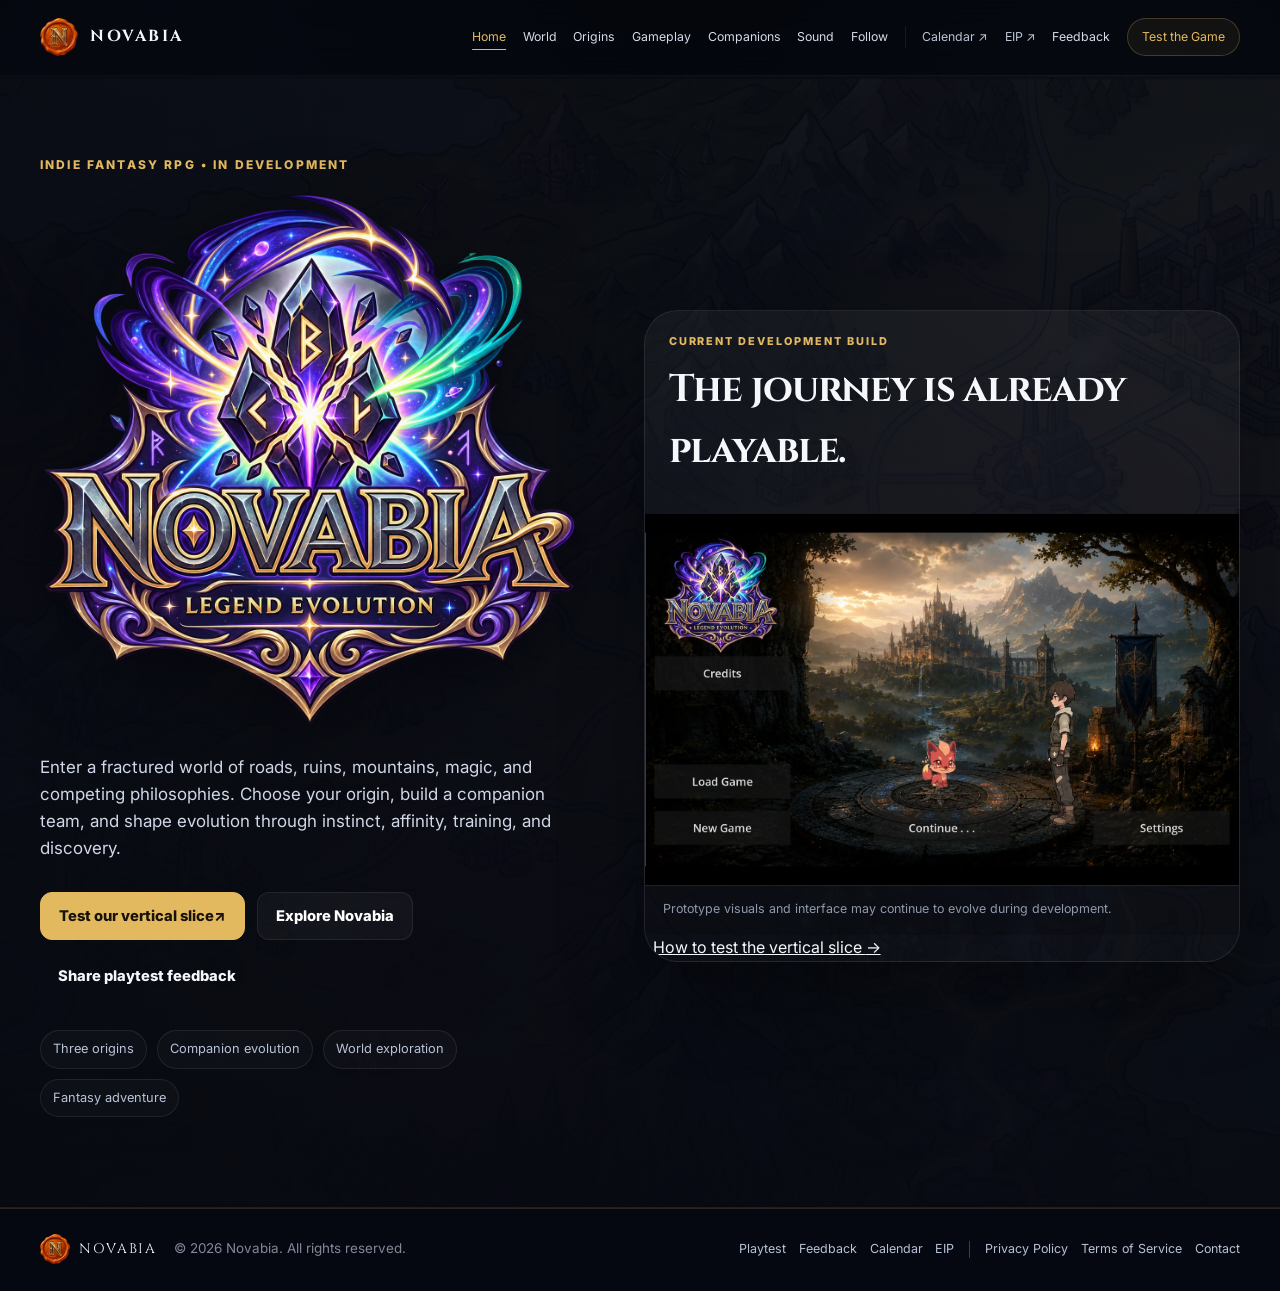
==== commit 16aa9ae1: "edit footnote" ====
--- a/index.html
+++ b/index.html
@@ -552,25 +552,28 @@
   </main>
 
   <footer class="site-footer">
-    <div class="shell footer-wrap">
-      <div class="footer-brand">
-        <img src="assets/seal-n.png" alt="Novabia seal" class="footer-seal" />
-        <span>NOVABIA</span>
-      </div>
-      <div class="footer-side">
-        <nav aria-label="Other Novabia destinations" class="footer-links">
+    <div class="shell footer-wrap footer-bar">
+      <div class="footer-identity">
+        <a href="#home" class="footer-brand" aria-label="Novabia home">
+          <img src="assets/seal-n.png" alt="" class="footer-seal" />
+          <span>NOVABIA</span>
+        </a>
+        <p class="footer-copyright">© <span id="year"></span> Novabia. All rights reserved.</p>
+      </div>
+      <nav class="footer-navigation" aria-label="Footer navigation">
+        <div class="footer-link-group" aria-label="Explore Novabia">
           <a href="https://play.novabia.dev/" data-destination="play">Playtest</a>
           <a href="#feedback">Feedback</a>
           <a href="https://calendar.novabia.dev/" data-destination="calendar">Calendar</a>
           <a href="https://eip.novabia.dev/" data-destination="eip">EIP</a>
-        </nav>
-        <nav class="legal-footer-links" aria-label="Legal information and contact">
+        </div>
+        <span class="footer-group-divider" aria-hidden="true"></span>
+        <div class="footer-link-group" aria-label="Legal and contact">
           <a href="/privacy">Privacy Policy</a>
           <a href="/terms">Terms of Service</a>
           <a href="mailto:support@novabia.dev">Contact</a>
-        </nav>
-        <p>© <span id="year"></span> Novabia. All rights reserved.</p>
-      </div>
+        </div>
+      </nav>
     </div>
   </footer>
 </body>
--- a/styles.css
+++ b/styles.css
@@ -621,14 +621,91 @@
 
 /* Keep important feedback content visible without requiring scroll animations. */
 .feedback-section .reveal, .playtest-section .reveal { opacity: 1; transform: none; transition: none; }
-.footer-side { display: flex; flex-direction: column; align-items: flex-end; gap: 8px; }
-.footer-links { display: flex; flex-wrap: wrap; gap: 10px 20px; }
-.footer-links a { color: #aeb8ca; font-size: .82rem; text-decoration: none; }
-.footer-links a:hover { color: var(--gold); }
-@media (max-width: 560px) { .footer-side { align-items: flex-start; } }
 
 /* Legal and support links — visible only in the footer, not in main navigation. */
-.legal-footer-links { display: flex; align-items: center; justify-content: flex-end; flex-wrap: wrap; gap: 6px 20px; padding-top: 8px; border-top: 1px solid rgba(255,255,255,.10); }
-.legal-footer-links a { font-size: .8rem; text-decoration: none; color: #aeb8ca; }
-.legal-footer-links a:hover, .legal-footer-links a:focus-visible { color: var(--gold); text-decoration: underline; text-underline-offset: 4px; }
-@media (max-width: 560px) { .legal-footer-links { justify-content: flex-start; } }
+
+/* Unified main-site footer: desktop one-line, mobile copyright-first */
+.site-footer {
+  padding: 25px 0 27px;
+  border-top: 1px solid rgba(227,185,95,.16);
+  background: rgba(4,7,15,.64);
+}
+.footer-bar {
+  display: flex;
+  align-items: center;
+  justify-content: space-between;
+  gap: 22px;
+}
+.footer-identity {
+  display: flex;
+  align-items: center;
+  gap: 17px;
+  flex: 0 0 auto;
+}
+.footer-brand {
+  flex: 0 0 auto;
+  color: #f5f7fb;
+  text-decoration: none;
+  gap: 9px;
+  white-space: nowrap;
+  font-size: .86rem;
+}
+.footer-brand:hover, .footer-brand:focus-visible { color: var(--gold); }
+.footer-seal { width: 30px; height: 30px; }
+.footer-copyright {
+  margin: 0;
+  color: #8894a9;
+  font-size: .73rem;
+  white-space: nowrap;
+  line-height: 1.45;
+}
+.footer-navigation {
+  display: flex;
+  align-items: center;
+  justify-content: flex-end;
+  gap: 15px;
+  min-width: 0;
+}
+.footer-link-group {
+  display: flex;
+  align-items: center;
+  gap: clamp(10px, 1vw, 17px);
+  white-space: nowrap;
+}
+.footer-navigation a {
+  color: #b7c2d7;
+  text-decoration: none;
+  font-size: .78rem;
+  line-height: 1.4;
+  transition: color 150ms ease;
+}
+.footer-navigation a:hover,
+.footer-navigation a:focus-visible {
+  color: var(--gold);
+  text-decoration: underline;
+  text-underline-offset: 5px;
+}
+.footer-group-divider {
+  height: 17px;
+  width: 1px;
+  flex: 0 0 auto;
+  background: rgba(227,185,95,.30);
+}
+@media (max-width: 950px) {
+  .footer-bar { flex-direction: column; align-items: center; gap: 15px; }
+  .footer-identity { justify-content: center; }
+  .footer-navigation { justify-content: center; }
+}
+@media (max-width: 700px) {
+  .site-footer { padding: 28px 0 32px; }
+  .footer-bar { align-items: center; gap: 20px; }
+  .footer-identity { flex-direction: column; gap: 8px; }
+  .footer-copyright { text-align: center; }
+  .footer-navigation { flex-direction: column; gap: 13px; }
+  .footer-link-group { justify-content: center; flex-wrap: wrap; gap: 10px 18px; white-space: normal; }
+  .footer-navigation a { font-size: .84rem; }
+  .footer-group-divider { width: min(270px, 80vw); height: 1px; background: rgba(255,255,255,.08); }
+}
+@media (prefers-reduced-motion: reduce) {
+  .footer-navigation a { transition: none; }
+}
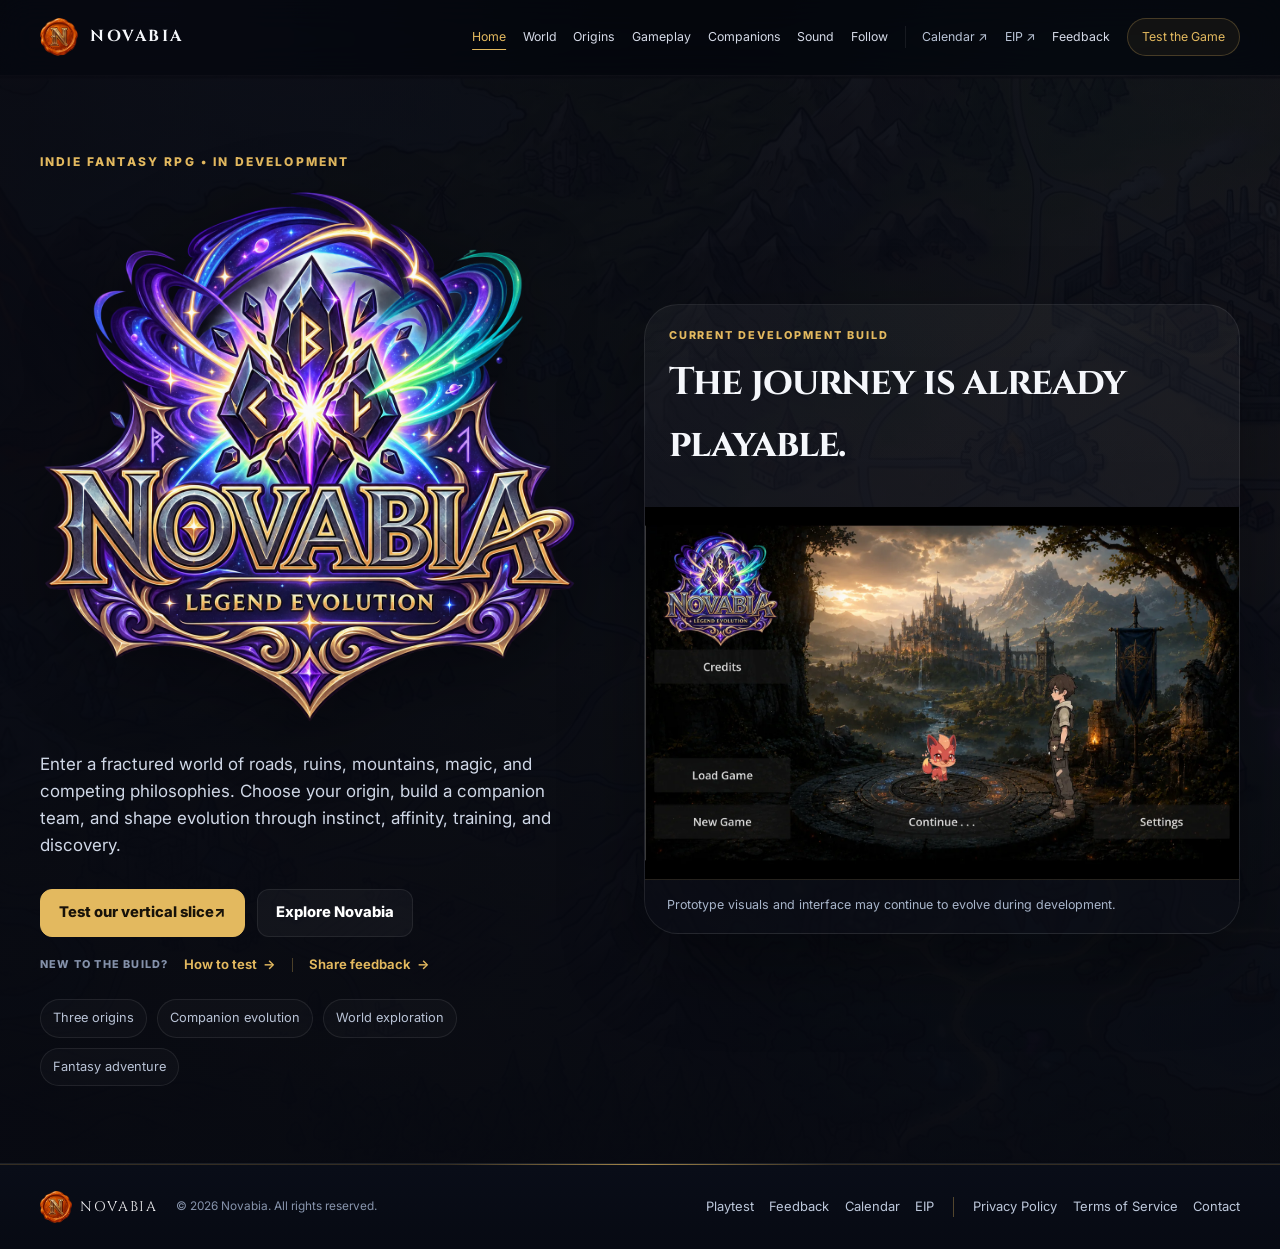
==== commit 12d556dd: "edit a bug" ====
--- a/index.html
+++ b/index.html
@@ -14,7 +14,7 @@
   <link rel="preconnect" href="https://fonts.gstatic.com" crossorigin>
   <link href="https://fonts.googleapis.com/css2?family=Cinzel:wght@500;600;700;800&family=Inter:wght@400;500;600;700;800&display=swap" rel="stylesheet">
   <script>document.documentElement.classList.add("js");</script>
-  <link rel="stylesheet" href="styles.css" />
+  <link rel="stylesheet" href="styles.css?v=20261024-polish" />
   <script src="script.js" defer></script>
 </head>
 <body>
@@ -63,7 +63,12 @@
           <div class="hero-actions">
             <a href="https://play.novabia.dev/" class="btn btn-primary" data-destination="play">Test our vertical slice <span aria-hidden="true">↗</span></a>
             <a href="#world" class="btn btn-secondary">Explore Novabia</a>
-            <a href="#feedback" class="btn btn-text">Share playtest feedback</a>
+          </div>
+          <div class="hero-help-links" aria-label="Playtest help and feedback">
+            <span class="hero-help-label">NEW TO THE BUILD?</span>
+            <a href="#playtest">How to test <span aria-hidden="true">→</span></a>
+            <span class="hero-help-divider" aria-hidden="true"></span>
+            <a href="#feedback">Share feedback <span aria-hidden="true">→</span></a>
           </div>
 
           <div class="hero-badges" aria-label="Game highlights">
@@ -84,7 +89,7 @@
               <img src="assets/game-main-menu.webp" alt="Current Novabia development build main menu" />
             </button>
             <p class="build-note">Prototype visuals and interface may continue to evolve during development.</p>
-            <a class="showcase-link" href="#playtest">.    How to test the vertical slice <span aria-hidden="true">→</span></a>
+
           </div>
         </div>
       </div>
@@ -558,10 +563,11 @@
           <img src="assets/seal-n.png" alt="" class="footer-seal" />
           <span>NOVABIA</span>
         </a>
-        <p class="footer-copyright">© <span id="year"></span> Novabia. All rights reserved.</p>
+        <p class="footer-copyright">© <span id="year">2026</span> Novabia. All rights reserved.</p>
       </div>
       <nav class="footer-navigation" aria-label="Footer navigation">
         <div class="footer-link-group" aria-label="Explore Novabia">
+          <span class="footer-group-label" aria-hidden="true">EXPLORE</span>
           <a href="https://play.novabia.dev/" data-destination="play">Playtest</a>
           <a href="#feedback">Feedback</a>
           <a href="https://calendar.novabia.dev/" data-destination="calendar">Calendar</a>
@@ -569,6 +575,7 @@
         </div>
         <span class="footer-group-divider" aria-hidden="true"></span>
         <div class="footer-link-group" aria-label="Legal and contact">
+          <span class="footer-group-label" aria-hidden="true">INFORMATION</span>
           <a href="/privacy">Privacy Policy</a>
           <a href="/terms">Terms of Service</a>
           <a href="mailto:support@novabia.dev">Contact</a>
--- a/styles.css
+++ b/styles.css
@@ -624,88 +624,123 @@
 
 /* Legal and support links — visible only in the footer, not in main navigation. */
 
-/* Unified main-site footer: desktop one-line, mobile copyright-first */
+
+/* Homepage conversion path: play first, help and feedback nearby. */
+.hero { min-height: 0; }
+.hero-grid { padding-top: clamp(64px, 6vw, 92px); padding-bottom: clamp(64px, 6vw, 94px); }
+.hero-help-links {
+  display: flex; flex-wrap: wrap; align-items: center;
+  gap: 10px 16px; margin-top: 17px;
+  font-size: .82rem; line-height: 1.6;
+}
+.hero-help-label {
+  color: #8491aa; font-size: .68rem;
+  font-weight: 800; letter-spacing: .11em;
+}
+.hero-help-links a {
+  color: #e3b95f; text-decoration: none;
+  text-underline-offset: 5px; font-weight: 650;
+  transition: color .18s ease;
+}
+.hero-help-links a:hover,
+.hero-help-links a:focus-visible { color: #fff; text-decoration: underline; }
+.hero-help-links a span { display: inline-block; margin-left: 3px; }
+.hero-help-divider { width: 1px; height: 14px; background: rgba(227,185,95,.3); }
+.hero-badges { margin-top: 24px; }
+.build-preview .build-note {
+  padding: 15px 22px 18px; margin: 0;
+  border-top: 1px solid rgba(227,185,95,.12);
+  color: #a8b5ca !important; line-height: 1.6;
+  background: rgba(7,10,19,.45);
+}
+@media (max-width: 560px) {
+  .hero-help-links { gap: 9px 12px; }
+  .hero-help-label { flex-basis: 100%; }
+}
+
+/* Main-site footer — carefully styled, compact on desktop, deliberate on mobile. */
 .site-footer {
-  padding: 25px 0 27px;
-  border-top: 1px solid rgba(227,185,95,.16);
-  background: rgba(4,7,15,.64);
-}
-.footer-bar {
-  display: flex;
-  align-items: center;
-  justify-content: space-between;
-  gap: 22px;
-}
-.footer-identity {
-  display: flex;
-  align-items: center;
-  gap: 17px;
-  flex: 0 0 auto;
-}
-.footer-brand {
-  flex: 0 0 auto;
-  color: #f5f7fb;
-  text-decoration: none;
-  gap: 9px;
-  white-space: nowrap;
-  font-size: .86rem;
-}
-.footer-brand:hover, .footer-brand:focus-visible { color: var(--gold); }
-.footer-seal { width: 30px; height: 30px; }
-.footer-copyright {
-  margin: 0;
-  color: #8894a9;
-  font-size: .73rem;
-  white-space: nowrap;
-  line-height: 1.45;
-}
-.footer-navigation {
-  display: flex;
-  align-items: center;
-  justify-content: flex-end;
-  gap: 15px;
-  min-width: 0;
-}
-.footer-link-group {
-  display: flex;
-  align-items: center;
-  gap: clamp(10px, 1vw, 17px);
-  white-space: nowrap;
-}
-.footer-navigation a {
-  color: #b7c2d7;
-  text-decoration: none;
-  font-size: .78rem;
-  line-height: 1.4;
-  transition: color 150ms ease;
-}
-.footer-navigation a:hover,
-.footer-navigation a:focus-visible {
-  color: var(--gold);
-  text-decoration: underline;
-  text-underline-offset: 5px;
-}
-.footer-group-divider {
-  height: 17px;
-  width: 1px;
-  flex: 0 0 auto;
-  background: rgba(227,185,95,.30);
-}
-@media (max-width: 950px) {
-  .footer-bar { flex-direction: column; align-items: center; gap: 15px; }
-  .footer-identity { justify-content: center; }
-  .footer-navigation { justify-content: center; }
-}
-@media (max-width: 700px) {
-  .site-footer { padding: 28px 0 32px; }
-  .footer-bar { align-items: center; gap: 20px; }
-  .footer-identity { flex-direction: column; gap: 8px; }
-  .footer-copyright { text-align: center; }
-  .footer-navigation { flex-direction: column; gap: 13px; }
-  .footer-link-group { justify-content: center; flex-wrap: wrap; gap: 10px 18px; white-space: normal; }
-  .footer-navigation a { font-size: .84rem; }
-  .footer-group-divider { width: min(270px, 80vw); height: 1px; background: rgba(255,255,255,.08); }
+  position: relative;
+  padding: 26px 0;
+  border-top: 1px solid rgba(227,185,95,.20);
+  background: linear-gradient(180deg,#090d18 0%,#070a13 100%);
+}
+.site-footer::before {
+  content: ""; position: absolute; left: 50%; top: -1px; width: min(380px,60vw);
+  height: 1px; transform: translateX(-50%);
+  background: linear-gradient(90deg, transparent, rgba(227,185,95,.65), transparent);
+}
+.site-footer .footer-bar {
+  width: min(var(--max), calc(100% - 36px));
+  display: flex; align-items: center; justify-content: space-between; gap: 28px;
+}
+.site-footer .footer-identity {
+  display: flex; align-items: center; gap: 18px; min-width: 0; flex: 0 0 auto;
+}
+.site-footer .footer-brand {
+  display: inline-flex; align-items: center; gap: 8px;
+  color: #f2f2f4; text-decoration: none; white-space: nowrap;
+  font-family: "Cinzel", serif; font-size: .87rem; letter-spacing: .12em;
+}
+.site-footer .footer-brand:hover { color: var(--gold); }
+.site-footer .footer-seal {
+  width: 32px; height: 32px; object-fit: contain; flex-shrink: 0;
+}
+.site-footer .footer-copyright {
+  margin: 0; color: #8794ac; font-size: .74rem; white-space: nowrap;
+}
+.site-footer .footer-navigation {
+  display: flex; align-items: center; justify-content: flex-end;
+  gap: clamp(14px,1.5vw,22px); min-width: 0;
+}
+.site-footer .footer-link-group {
+  display: flex; flex-wrap: nowrap; align-items: center;
+  gap: clamp(12px,1.2vw,21px);
+}
+.site-footer .footer-navigation a {
+  color: #bdc8db; font-size: .81rem; text-decoration: none;
+  line-height: 1.45; white-space: nowrap;
+  transition: color .2s ease;
+}
+.site-footer .footer-navigation a:hover,
+.site-footer .footer-navigation a:focus-visible {
+  color: var(--gold); text-decoration: underline; text-underline-offset: 5px;
+}
+.site-footer .footer-group-divider {
+  width: 1px; height: 20px; flex: 0 0 auto;
+  background: rgba(227,185,95,.34);
+}
+.site-footer .footer-group-label { display: none; }
+
+/* Tablet: identity first, tidy links second. */
+@media (max-width: 1100px) {
+  .site-footer { padding: 30px 0; }
+  .site-footer .footer-bar { flex-direction: column; align-items: center; gap: 18px; }
+  .site-footer .footer-identity { justify-content: center; }
+  .site-footer .footer-navigation { justify-content: center; }
+}
+/* Phones: grouped horizontal links, not one continuous unstyled text run. */
+@media (max-width: 650px) {
+  .site-footer { padding: 29px 0 36px; }
+  .site-footer .footer-bar { gap: 21px; }
+  .site-footer .footer-identity { flex-direction: column; gap: 6px; }
+  .site-footer .footer-copyright { font-size: .73rem; text-align: center; }
+  .site-footer .footer-navigation { width: 100%; flex-direction: column; gap: 15px; }
+  .site-footer .footer-link-group {
+    justify-content: center; flex-wrap: wrap; width: 100%;
+    gap: 10px 22px;
+  }
+  .site-footer .footer-group-label {
+    display: block; flex-basis: 100%; text-align: center;
+    color: #947a4c; font-weight: 800; font-size: .62rem;
+    letter-spacing: .17em;
+  }
+  .site-footer .footer-group-divider {
+    width: min(330px, 90%); height: 1px;
+    background: rgba(255,255,255,.085);
+  }
+  .site-footer .footer-navigation a { font-size: .82rem; }
 }
 @media (prefers-reduced-motion: reduce) {
-  .footer-navigation a { transition: none; }
-}
+  .hero-help-links a,.site-footer .footer-navigation a { transition: none; }
+}
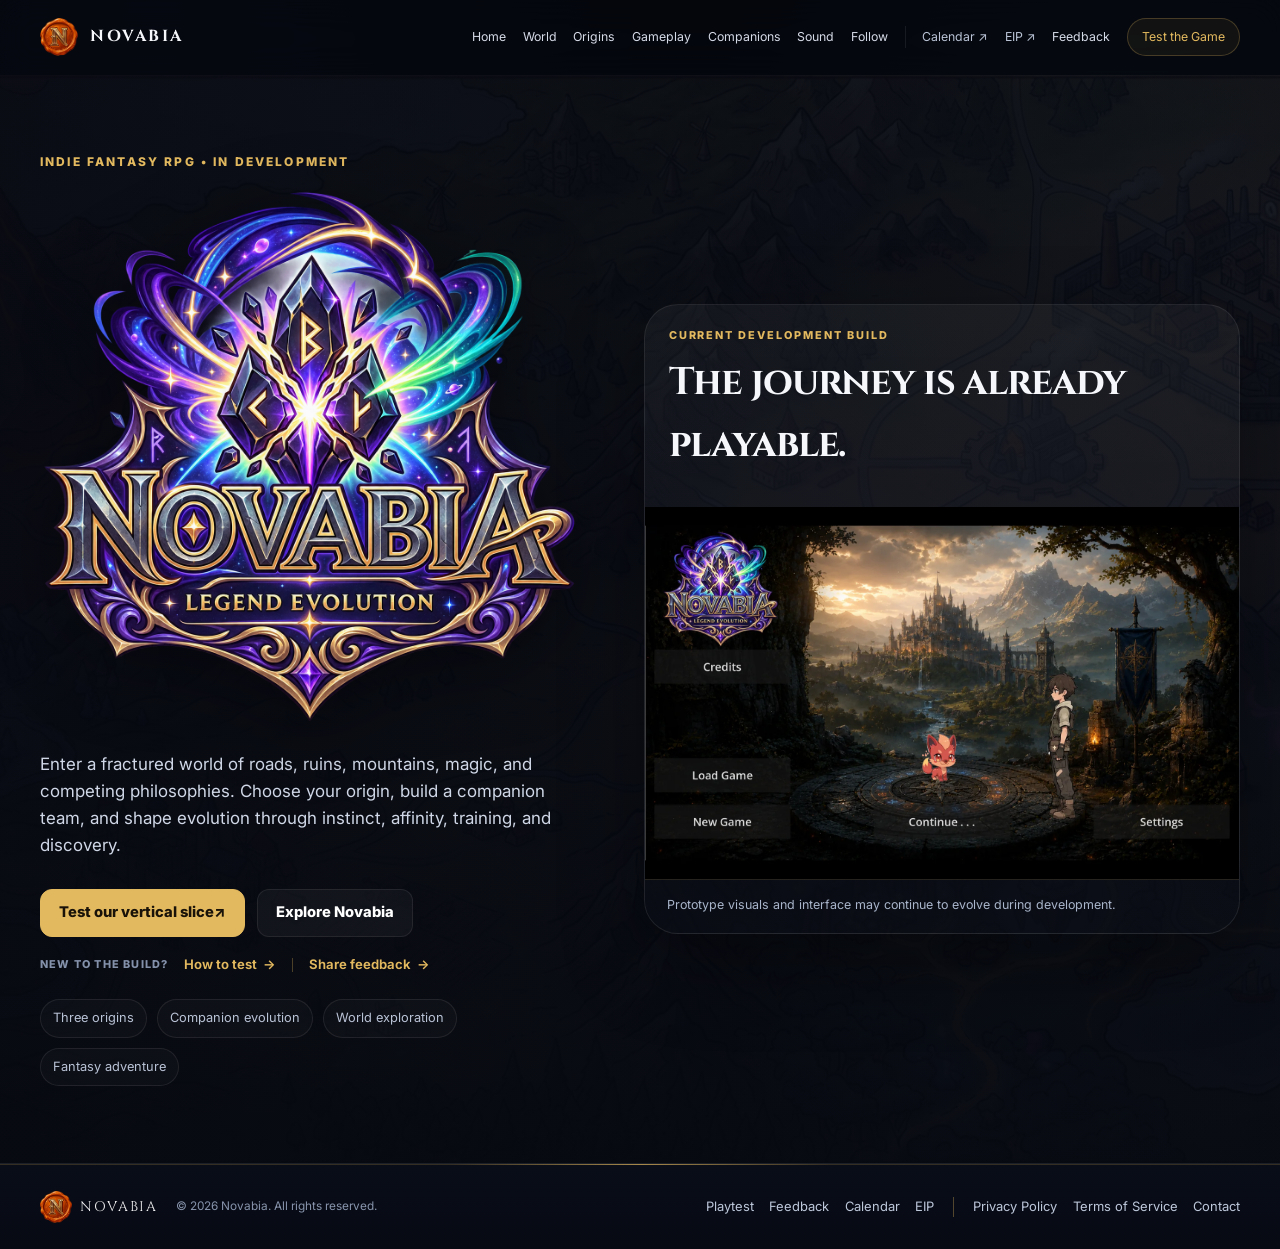
==== commit 1c69efc9: "Link homepage and navigation directly to indexable game topic URLs" ====
--- a/index.html
+++ b/index.html
@@ -4,11 +4,52 @@
   <meta name="google-site-verification" content="66VEPwkZ-an3t6qHjyKD7FH7RymCpZfc6W6Zi8f6dQU" />
   <meta charset="utf-8" />
   <meta name="viewport" content="width=device-width, initial-scale=1" />
-  <title>Novabia — Legend Evolution</title>
-  <meta name="description" content="Official site for Novabia: Legend Evolution — an indie fantasy RPG built around origins, companions, evolution paths, and a fractured world." />
-  <meta property="og:title" content="Novabia — Legend Evolution" />
-  <meta property="og:description" content="Explore the world of Novabia, discover three origins, and shape evolution through companions and choice." />
+  <title>Novabia: Legend Evolution | Companion-Driven Fantasy RPG</title>
+  <meta name="description" content="Discover Novabia: Legend Evolution, a PC-first fantasy RPG featuring companion care, tactical battles, three origins and branching evolution. Try the development build." />
+  <meta property="og:title" content="Novabia: Legend Evolution | Companion-Driven Fantasy RPG" />
+  <meta property="og:description" content="A PC-first fantasy RPG: explore an interconnected world, care for companions, fight tactical battles and shape branching evolution." />
   <meta property="og:type" content="website" />
+  <meta property="og:url" content="https://novabia.dev/" />
+  <meta property="og:image" content="https://novabia.dev/assets/logo-main.png" />
+  <meta property="og:image:alt" content="Novabia — Legend Evolution official artwork" />
+  <meta name="twitter:card" content="summary_large_image" />
+  <link rel="canonical" href="https://novabia.dev/" />
+  <!-- Public game facts only. The game is in development; do not add invented ratings, release dates, sales, or a final retail price. -->
+  <script type="application/ld+json">
+  {
+    "@context": "https://schema.org",
+    "@graph": [
+      {
+        "@type": "WebSite",
+        "@id": "https://novabia.dev/#website",
+        "name": "Novabia: Legend Evolution",
+        "url": "https://novabia.dev/",
+        "inLanguage": "en",
+        "description": "Official website for the companion-driven fantasy RPG Novabia: Legend Evolution."
+      },
+      {
+        "@type": "VideoGame",
+        "@id": "https://novabia.dev/#game",
+        "name": "Novabia: Legend Evolution",
+        "url": "https://novabia.dev/",
+        "mainEntityOfPage": {
+          "@id": "https://novabia.dev/#website"
+        },
+        "description": "A PC-first companion-driven fantasy RPG featuring exploration, tactical battles, care mechanics, three origins and branching companion evolution. A playable development prototype is available.",
+        "image": "https://novabia.dev/assets/logo-main.png",
+        "genre": [
+          "Fantasy RPG",
+          "Creature-collecting RPG"
+        ],
+        "gamePlatform": "PC",
+        "inLanguage": "en",
+        "isPartOf": {
+          "@id": "https://novabia.dev/#website"
+        }
+      }
+    ]
+  }
+  </script>
   <link rel="icon" type="image/png" href="favicon.png">
   <link rel="preconnect" href="https://fonts.googleapis.com">
   <link rel="preconnect" href="https://fonts.gstatic.com" crossorigin>
@@ -20,7 +61,7 @@
 <body>
   <header class="site-header" id="top">
     <div class="shell nav-wrap">
-      <a href="#home" class="brand" aria-label="Novabia home">
+      <a href="/" class="brand" aria-label="Novabia home">
         <img src="assets/seal-n.png" alt="Novabia seal" class="brand-mark" />
         <span class="brand-text">NOVABIA</span>
       </a>
@@ -30,18 +71,18 @@
       </button>
 
 <nav class="nav-links" aria-label="Primary navigation">
-  <a href="#home">Home</a>
-  <a href="#world">World</a>
-  <a href="#origins">Origins</a>
-  <a href="#gameplay">Gameplay</a>
-  <a href="#companions">Companions</a>
-  <a href="#sound">Sound</a>
-  <a href="#follow">Follow</a>
+  <a href="/">Home</a>
+  <a href="/world/">World</a>
+  <a href="/origins/">Origins</a>
+  <a href="/gameplay/">Gameplay</a>
+  <a href="/companions/">Companions</a>
+  <a href="/sound/">Sound</a>
+  <a href="/follow/">Follow</a>
   <span class="nav-divider" aria-hidden="true"></span>
   <a href="https://calendar.novabia.dev/" class="nav-external" data-destination="calendar">Calendar <span aria-hidden="true">↗</span></a>
   <a href="https://eip.novabia.dev/" class="nav-external" data-destination="eip">EIP <span aria-hidden="true">↗</span></a>
-  <a href="#feedback">Feedback</a>
-  <a href="#playtest" class="nav-cta">Test the Game</a>
+  <a href="/feedback/">Feedback</a>
+  <a href="/playtest/" class="nav-cta">Test the Game</a>
 </nav>
     </div>
   </header>
@@ -62,13 +103,13 @@
 
           <div class="hero-actions">
             <a href="https://play.novabia.dev/" class="btn btn-primary" data-destination="play">Test our vertical slice <span aria-hidden="true">↗</span></a>
-            <a href="#world" class="btn btn-secondary">Explore Novabia</a>
+            <a href="/world/" class="btn btn-secondary">Explore Novabia</a>
           </div>
           <div class="hero-help-links" aria-label="Playtest help and feedback">
             <span class="hero-help-label">NEW TO THE BUILD?</span>
-            <a href="#playtest">How to test <span aria-hidden="true">→</span></a>
+            <a href="/playtest/">How to test <span aria-hidden="true">→</span></a>
             <span class="hero-help-divider" aria-hidden="true"></span>
-            <a href="#feedback">Share feedback <span aria-hidden="true">→</span></a>
+            <a href="/feedback/">Share feedback <span aria-hidden="true">→</span></a>
           </div>
 
           <div class="hero-badges" aria-label="Game highlights">
@@ -412,7 +453,7 @@
         </p>
         <div class="hero-actions playtest-actions">
           <a href="https://play.novabia.dev/" class="btn btn-primary" data-destination="play">Launch Play.Novabia.dev <span aria-hidden="true">↗</span></a>
-          <a href="#feedback" class="btn btn-secondary">Give feedback</a>
+          <a href="/feedback/" class="btn btn-secondary">Give feedback</a>
         </div>
         <div class="tester-steps">
           <div><span class="step-number">01</span><p>Open the build and try beginning a journey.</p></div>
@@ -559,7 +600,7 @@
   <footer class="site-footer">
     <div class="shell footer-wrap footer-bar">
       <div class="footer-identity">
-        <a href="#home" class="footer-brand" aria-label="Novabia home">
+        <a href="/" class="footer-brand" aria-label="Novabia home">
           <img src="assets/seal-n.png" alt="" class="footer-seal" />
           <span>NOVABIA</span>
         </a>
@@ -569,15 +610,15 @@
         <div class="footer-link-group" aria-label="Explore Novabia">
           <span class="footer-group-label" aria-hidden="true">EXPLORE</span>
           <a href="https://play.novabia.dev/" data-destination="play">Playtest</a>
-          <a href="#feedback">Feedback</a>
+          <a href="/feedback/">Feedback</a>
           <a href="https://calendar.novabia.dev/" data-destination="calendar">Calendar</a>
           <a href="https://eip.novabia.dev/" data-destination="eip">EIP</a>
         </div>
         <span class="footer-group-divider" aria-hidden="true"></span>
         <div class="footer-link-group" aria-label="Legal and contact">
           <span class="footer-group-label" aria-hidden="true">INFORMATION</span>
-          <a href="/privacy">Privacy Policy</a>
-          <a href="/terms">Terms of Service</a>
+          <a href="/privacy/">Privacy Policy</a>
+          <a href="/terms/">Terms of Service</a>
           <a href="mailto:support@novabia.dev">Contact</a>
         </div>
       </nav>
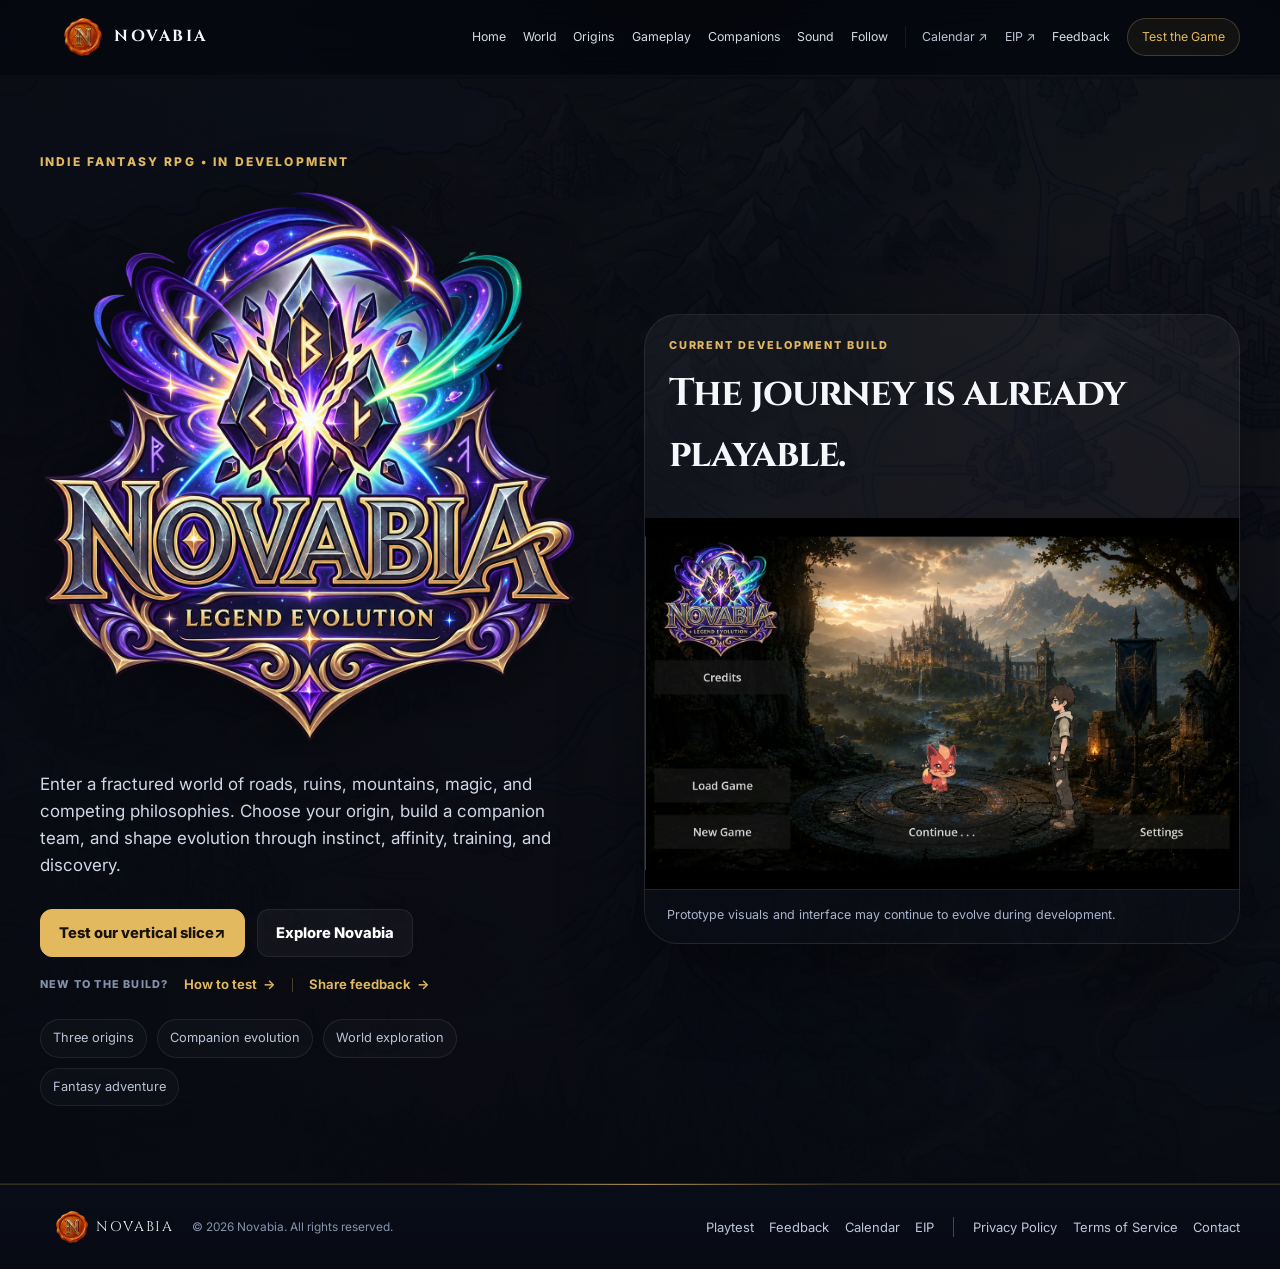
==== commit a4899410: "increasing the speed" ====
--- a/index.html
+++ b/index.html
@@ -62,7 +62,11 @@
   <header class="site-header" id="top">
     <div class="shell nav-wrap">
       <a href="/" class="brand" aria-label="Novabia home">
-        <img src="assets/seal-n.png" alt="Novabia seal" class="brand-mark" />
+        <picture>
+          <source srcset="assets/seal-n.avif" type="image/avif" />
+          <source srcset="assets/seal-n.webp" type="image/webp" />
+          <img src="assets/seal-n.png" alt="Novabia seal" class="brand-mark" width="38" height="38" />
+        </picture>
         <span class="brand-text">NOVABIA</span>
       </a>
 
@@ -94,7 +98,11 @@
       <div class="shell hero-grid">
         <div class="hero-copy reveal-on-load">
           <p class="eyebrow">INDIE FANTASY RPG • IN DEVELOPMENT</p>
-          <img src="assets/logo-main.png" alt="Novabia Legend Evolution logo" class="hero-logo" />
+          <picture>
+            <source srcset="assets/logo-main.avif" type="image/avif" />
+            <source srcset="assets/logo-main.webp" type="image/webp" />
+            <img src="assets/logo-main.png" alt="Novabia Legend Evolution logo" class="hero-logo" width="560" height="560" />
+          </picture>
           <p class="hero-lead">
             Enter a fractured world of roads, ruins, mountains, magic, and competing philosophies.
             Choose your origin, build a companion team, and shape evolution through instinct, affinity,
@@ -127,7 +135,11 @@
               <h2>The journey is already playable.</h2>
             </div>
             <button class="gallery-image-button hero-screen" type="button" data-full="assets/game-main-menu.webp" aria-label="Open main menu screenshot">
-              <img src="assets/game-main-menu.webp" alt="Current Novabia development build main menu" />
+              <picture>
+                <source srcset="assets/game-main-menu.avif" type="image/avif" />
+                <source srcset="assets/game-main-menu.webp" type="image/webp" />
+                <img src="assets/game-main-menu.png" alt="Current Novabia development build main menu" width="1600" height="1000" />
+              </picture>
             </button>
             <p class="build-note">Prototype visuals and interface may continue to evolve during development.</p>
 
@@ -136,472 +148,22 @@
       </div>
     </section>
 
-    <section class="section world-section site-page" id="world">
-      <div class="shell two-col">
-        <div class="section-copy reveal">
-          <p class="eyebrow">THE WORLD</p>
-          <h2>A continent built for adventure.</h2>
-          <p>
-            Novabia spans volcanic frontiers, snowy forests, sacred highlands, industrial cities,
-            mystical woods, and ancient lakes. Its journey structure is built around <strong>37 different roads</strong>
-            that connect crossroads, provinces, and societies with radically different values.
-          </p>
-          <p>
-            This world is designed not just as a game setting, but as the foundation of the broader
-            Novabia entertainment IP — a continent where each road can deliver its own encounters,
-            rewards, and story beats.
-          </p>
-          <div class="stat-row">
-            <div class="stat-card">
-              <strong>3</strong>
-              <span>Core origins</span>
-            </div>
-            <div class="stat-card">
-              <strong>4+</strong>
-              <span>Distinct regions</span>
-            </div>
-            <div class="stat-card">
-              <strong>37</strong>
-              <span>Different roads</span>
-            </div>
-          </div>
-        </div>
+    <!-- The game topics are maintained as independent, indexable pages.
+         Former #world, #origins, etc. addresses redirect via script.js.
+         Do not duplicate topic content on the homepage; each /topic/ URL
+         owns its canonical content and metadata. -->
 
-        <div class="map-card reveal">
-          <img src="assets/map-world.png" alt="Illustrated world map of Novabia" />
-        </div>
-      </div>
-    </section>
-
-    <section class="section origins-section site-page" id="origins">
-      <div class="shell">
-        <div class="section-heading reveal">
-          <p class="eyebrow">THREE ORIGINS</p>
-          <h2>Begin from a different life.</h2>
-          <p>
-            Each path introduces a different worldview, skillset, and relationship with the world around you.
-          </p>
-        </div>
-
-        <div class="origin-grid">
-          <article class="origin-card reveal">
-            <div class="origin-icon-wrap"><img src="assets/icon-water.png" alt="Elemental province emblem" class="origin-icon" /></div>
-            <div class="origin-heading">
-              <p class="origin-label">ELEMENTAL / CARETAKER</p>
-              <h3>Field Clinic Route</h3>
-            </div>
-            <div class="origin-characters pair-tight">
-              <img src="assets/char-caretaker-f.png" alt="Caretaker heroine" />
-              <img src="assets/char-caretaker-m.png" alt="Caretaker hero" />
-            </div>
-            <p>
-              Travel as a young healer and companion caretaker. Learn the rhythms of survival,
-              treatment, recovery, and crystal-linked transformation.
-            </p>
-          </article>
-
-          <article class="origin-card reveal">
-            <div class="origin-icon-wrap"><img src="assets/icon-fist.png" alt="Kinetic province emblem" class="origin-icon" /></div>
-            <div class="origin-heading">
-              <p class="origin-label">KINETIC / DOJO</p>
-              <h3>Warrior Route</h3>
-            </div>
-            <div class="origin-characters pair-wide">
-              <img src="assets/char-dojo-f.png" alt="Dojo heroine" />
-              <img src="assets/char-dojo-m.png" alt="Dojo hero" />
-            </div>
-            <p>
-              Enter a path of discipline, combat, and rising challenge. Train strength, test conviction,
-              and face rivals through battles that reveal hidden tensions beneath the surface.
-            </p>
-          </article>
-
-          <article class="origin-card reveal">
-            <div class="origin-icon-wrap"><img src="assets/icon-landscape.png" alt="Landscape province emblem" class="origin-icon" /></div>
-            <div class="origin-heading">
-              <p class="origin-label">LANDSCAPE / MONASTIC</p>
-              <h3>Highland Route</h3>
-            </div>
-            <div class="origin-characters pair-tight">
-              <img src="assets/char-monk-f.png" alt="Highland heroine" />
-              <img src="assets/char-monk-m.png" alt="Highland hero" />
-            </div>
-            <p>
-              Walk a more reflective road through mountains and sacred spaces, uncovering wisdom,
-              history, and balance between nature, belief, and power.
-            </p>
-          </article>
-        </div>
-
-        <div class="origin-bottom-grid reveal">
-          <article class="origin-bottom-card frame-card">
-            <img src="assets/crystal-white.png" alt="Elemental coin" class="origin-bottom-icon" />
-            <h4>White Crystals</h4>
-            <p>Consume The White Crystals, and you may Suffer or unlock Elemental power.</p>
-          </article>
-          <article class="origin-bottom-card frame-card">
-            <img src="assets/icon-medal.png" alt="Kinetic coin" class="origin-bottom-icon" />
-            <h4>Honor Medals</h4>
-            <p>Fight your way up and get ranked based on how many Honor Medals collected.</p>
-          </article>
-          <article class="origin-bottom-card frame-card">
-            <img src="assets/emblem-elemental.png" alt="Landscape coin" class="origin-bottom-icon" />
-            <h4>Nature Essence</h4>
-            <p>Stand High On Top of the Icy Mountains and gather the Nature Essence.</p>
-          </article>
-        </div>
-      </div>
-    </section>
-
-
-    <section class="section gameplay-section site-page" id="gameplay">
-      <div class="shell">
-        <div class="section-heading reveal">
-          <p class="eyebrow">CURRENT GAMEPLAY BUILD</p>
-          <h2>From concept to working systems.</h2>
-          <p>
-            Novabia is being built as a playable game, not only a world concept. These images are
-            captured from the current development build and show exploration, companion care, combat,
-            progression, and player management systems already taking shape.
-          </p>
-        </div>
-
-        <div class="gameplay-gallery">
-          <article class="game-shot wide reveal">
-            <button class="gallery-image-button" type="button" data-full="assets/game-exploration.webp" aria-label="Open exploration screenshot">
-              <img src="assets/game-exploration.webp" alt="Novabia exploration scene with player and companions" loading="lazy" />
-            </button>
-            <div class="shot-copy">
-              <span>Exploration</span>
-              <p>Travel through connected areas with an active companion team and route-based progression.</p>
-            </div>
-          </article>
-
-          <article class="game-shot reveal">
-            <button class="gallery-image-button" type="button" data-full="assets/game-clinic.webp" aria-label="Open clinic screenshot">
-              <img src="assets/game-clinic.webp" alt="Novabia pet clinic companion activation screen" loading="lazy" />
-            </button>
-            <div class="shot-copy">
-              <span>Clinic & Care</span>
-              <p>Manage, activate, and care for companions through the clinic system.</p>
-            </div>
-          </article>
-
-          <article class="game-shot reveal">
-            <button class="gallery-image-button" type="button" data-full="assets/game-battle.webp" aria-label="Open battle screenshot">
-              <img src="assets/game-battle.webp" alt="Novabia companion battle scene" loading="lazy" />
-            </button>
-            <div class="shot-copy">
-              <span>Battle</span>
-              <p>Challenge rival companions using distinct moves, types, levels, and combat choices.</p>
-            </div>
-          </article>
-
-          <article class="game-shot reveal">
-            <button class="gallery-image-button" type="button" data-full="assets/game-companion-info.webp" aria-label="Open companion information screenshot">
-              <img src="assets/game-companion-info.webp" alt="Novabia companion status and move information" loading="lazy" />
-            </button>
-            <div class="shot-copy">
-              <span>Companion Progression</span>
-              <p>Inspect stats, type, rarity, experience, defenses, accuracy, and learned moves.</p>
-            </div>
-          </article>
-
-          <article class="game-shot reveal">
-            <button class="gallery-image-button" type="button" data-full="assets/game-profile.webp" aria-label="Open expedition profile screenshot">
-              <img src="assets/game-profile.webp" alt="Novabia expedition profile and active companion roster" loading="lazy" />
-            </button>
-            <div class="shot-copy">
-              <span>Expedition Profile</span>
-              <p>Track resources, active companions, expedition benefits, equipment, and progress.</p>
-            </div>
-          </article>
-
-          <article class="game-shot wide reveal">
-            <button class="gallery-image-button" type="button" data-full="assets/game-avatar-select.webp" aria-label="Open avatar selection screenshot">
-              <img src="assets/game-avatar-select.webp" alt="Novabia avatar selection and first journey screen" loading="lazy" />
-            </button>
-            <div class="shot-copy">
-              <span>Your First Journey</span>
-              <p>Select an avatar and begin a story centered on survival, protection, and the mystery of the crystals.</p>
-            </div>
-          </article>
-        </div>
-
-        <p class="development-disclaimer reveal">Development build shown. Art, balance, UI, wording, and systems may change before release.</p>
-      </div>
-    </section>
-
-    <section class="section companions-section site-page" id="companions">
-      <div class="shell">
-        <div class="section-heading reveal">
-          <p class="eyebrow">COMPANIONS & EVOLUTION</p>
-          <h2>Three generations. Playable and non-playable companions.</h2>
-          <p>
-            Novabia includes companion families that can join the player's journey, as well as non-playable companions
-            that help define the world. Below is the current <strong>Gen 1 showcase</strong>: Hound, Crab, and Spore.
-          </p>
-        </div>
-
-        <div class="companion-summary-grid reveal">
-          <article class="companion-summary-card frame-card">
-            <strong>3</strong>
-            <span>Generations planned</span>
-            <p>Companion growth is designed across three gens, giving each family room to evolve visually and strategically.</p>
-          </article>
-          <article class="companion-summary-card frame-card">
-            <strong>2</strong>
-            <span>Companion roles</span>
-            <p>Novabia features both playable companions and non-playable companions that populate the wider world.</p>
-          </article>
-          <article class="companion-summary-card frame-card">
-            <strong>Gen 1</strong>
-            <span>Current showcase</span>
-            <p>The first featured companion families are Hound, Crab, and Spore.</p>
-          </article>
-        </div>
-
-        <div class="companion-family-grid">
-          <article class="companion-family frame-card reveal">
-            <div class="companion-family-head">
-              <p class="eyebrow small">GEN 1 FAMILY</p>
-              <h3>Hound</h3>
-              <p class="family-copy">A flagship early companion line showing multiple routes, instincts, and elemental outcomes.</p>
-            </div>
-            <div class="companion-family-art">
-              <img src="assets/hound-line.png" alt="Gen 1 Hound evolution map" />
-            </div>
-          </article>
-
-          <article class="companion-family frame-card reveal">
-            <div class="companion-family-head">
-              <p class="eyebrow small">GEN 1 FAMILY</p>
-              <h3>Crab</h3>
-              <p class="family-copy">A second Gen 1 family built around branching crab evolutions and contrasting elemental outcomes.</p>
-            </div>
-            <div class="companion-family-art">
-              <img src="assets/crab-gen1.png" alt="Gen 1 Crab evolution map" />
-            </div>
-          </article>
-
-          <article class="companion-family frame-card reveal">
-            <div class="companion-family-head">
-              <p class="eyebrow small">GEN 1 FAMILY</p>
-              <h3>Spore</h3>
-              <p class="family-copy">The Spore family begins with Floro, Alpine, and Umbral basic forms, reaches a shared Phantom stage, then branches into powerful fusion and venomous forms.</p>
-            </div>
-            <div class="companion-family-art">
-              <img src="assets/spore-gen1.png" alt="Gen 1 Spore evolution chart showing Floro, Alpine, and Umbral branches" />
-            </div>
-          </article>
-        </div>
-      </div>
-    </section>
-
-
-    <section class="section sound-section site-page" id="sound">
-      <div class="shell">
-        <div class="section-heading reveal">
-          <p class="eyebrow">SOUND OF NOVABIA</p>
-          <h2>Atmosphere beyond the screen.</h2>
-          <p>
-            Early ambient tracks for map and journey mood can be previewed here.
-          </p>
-        </div>
-
-        <div class="audio-grid">
-          <div class="audio-card frame-card reveal">
-            <h3>Walking on the Road with Lake Background</h3>
-            <audio controls preload="none">
-              <source src="assets/road-with-lake.ogg" type="audio/ogg">
-              Your browser does not support the audio element.
-            </audio>
-          </div>
-          <div class="audio-card frame-card reveal">
-            <h3>Login Scene Ambient </h3>
-            <audio controls preload="none">
-              <source src="assets/map-background.mp3" type="audio/mpeg">
-              Your browser does not support the audio element.
-            </audio>
-          </div>
-        </div>
-      </div>
-    </section>
-
-
-<section class="section playtest-section site-page" id="playtest">
-  <div class="shell">
-    <div class="section-heading reveal">
-      <p class="eyebrow">PLAY THE VERTICAL SLICE</p>
-      <h2>Step into Novabia. Tell us what you think.</h2>
-      <p>
-        The vertical slice is an early playable build, not the final game. Try the systems available
-        in the current version, then share what delighted you, confused you, or didn't work.
-      </p>
-    </div>
-    <div class="playtest-layout">
-      <div class="playtest-preview frame-card reveal">
-        <img src="assets/game-main-menu.webp" alt="Novabia development build main menu" loading="lazy" />
-        <p>Preview from the vertical slice · The game continues to evolve.</p>
-      </div>
-      <div class="playtest-details reveal">
-        <p class="eyebrow small">BEGIN YOUR TEST</p>
-        <h3>Try the browser build</h3>
-        <p>
-          Open the browser build to experience Novabia's current vertical slice. Explore the
-          available systems at your own pace, then tell us what you think.
-        </p>
-        <div class="hero-actions playtest-actions">
-          <a href="https://play.novabia.dev/" class="btn btn-primary" data-destination="play">Launch Play.Novabia.dev <span aria-hidden="true">↗</span></a>
-          <a href="/feedback/" class="btn btn-secondary">Give feedback</a>
-        </div>
-        <div class="tester-steps">
-          <div><span class="step-number">01</span><p>Open the build and try beginning a journey.</p></div>
-          <div><span class="step-number">02</span><p>Explore what is available. Note anything unclear, frustrating, or broken.</p></div>
-          <div><span class="step-number">03</span><p>Send a short review, including your device, chosen province and any bugs.</p></div>
-        </div>
-      </div>
-    </div>
-    <div class="site-link-grid" aria-label="Explore more about Novabia">
-      <a class="destination-card frame-card" href="https://calendar.novabia.dev/" data-destination="calendar">
-        <span class="eyebrow small">DEVELOPMENT & REWARDS</span>
-        <strong>Calendar <span aria-hidden="true">↗</span></strong>
-        <span>See monthly plans, rewards, milestones and upcoming updates.</span>
-      </a>
-      <a class="destination-card frame-card" href="https://eip.novabia.dev/" data-destination="eip">
-        <span class="eyebrow small">BUSINESS & PARTNERSHIPS</span>
-        <strong>EIP <span aria-hidden="true">↗</span></strong>
-        <span>Explore the Novabia opportunity, economics and investor information.</span>
-      </a>
-    </div>
-  </div>
-</section>
-
-<section class="section feedback-section site-page" id="feedback" aria-labelledby="feedback-title">
-  <div class="feedback-glow feedback-glow-one" aria-hidden="true"></div>
-  <div class="feedback-glow feedback-glow-two" aria-hidden="true"></div>
-  <div class="shell feedback-shell">
-    <div class="feedback-hero">
-      <div class="feedback-copy reveal">
-        <p class="eyebrow">NOVABIA · COMMUNITY PLAYTEST</p>
-        <h2 id="feedback-title">Your journey.<br><span>Your voice.</span></h2>
-        <p class="feedback-intro">The next chapter of Novabia starts with the people who play it. Tell us about the moments you loved, the battles that challenged you, and what you'd change.</p>
-        <div class="feedback-actions">
-          <a id="hosted-feedback-cta" class="btn btn-primary feedback-primary-cta"
-             href="https://docs.google.com/forms/d/e/1FAIpQLSfmMCT3sIPX58XtDPNlVVBDko5IoXiEAiZLQg-_gIgYaRyeRQ/viewform" target="_blank" rel="noopener noreferrer">
-             Share your feedback <span aria-hidden="true">↗</span>
-          </a>
-          <a class="feedback-back-link" href="https://play.novabia.dev/">Play the vertical slice <span aria-hidden="true">→</span></a>
-        </div>
-        <p class="feedback-fineprint"><svg viewBox="0 0 24 24" width="17" height="17" aria-hidden="true" fill="none" stroke="currentColor" stroke-width="1.8" stroke-linecap="round"><rect x="5" y="9" width="14" height="11" rx="2"/><path d="M8 9V6a4 4 0 0 1 8 0v3"/></svg> Opens Google Forms. This website does not store survey responses.</p>
-      </div>
-      <div class="feedback-feature reveal" aria-label="How playtest feedback helps Novabia">
-        <div class="feedback-feature-heading">
-          <span class="feedback-small-label">A NOTE FROM THE TEAM</span>
-          <span class="feedback-feature-star" aria-hidden="true">✦</span>
-        </div>
-        <div class="feedback-feature-art" aria-hidden="true">
-          <div class="feedback-orbit orbit-outer"></div>
-          <div class="feedback-orbit orbit-inner"></div>
-          <img src="favicon.png" alt="" width="124" height="124" />
-        </div>
-        <blockquote>“Every companion, every decision, every discovery deserves to feel meaningful.”</blockquote>
-        <p>We're listening for what the game feels like to you — not just what works on paper.</p>
-        <span class="feedback-feature-signoff">THE NOVABIA PROJECT <span aria-hidden="true">↗</span></span>
-      </div>
-    </div>
-
-    <div class="feedback-divider"><span>WHAT WE'D LOVE TO HEAR</span></div>
-    <div class="feedback-topic-grid">
-      <article class="feedback-topic reveal">
-        <div class="feedback-topic-icon" aria-hidden="true">
-          <svg viewBox="0 0 24 24" fill="none" stroke="currentColor" stroke-width="1.6" stroke-linecap="round" stroke-linejoin="round"><path d="M20.8 4.6a5.5 5.5 0 0 0-7.8 0l-1 1-1-1a5.5 5.5 0 0 0-7.8 7.8l1 1L12 21l7.8-7.6 1-1a5.5 5.5 0 0 0 0-7.8Z"/></svg>
-        </div>
-        <div><h3>Companions &amp; discovery</h3><p>Did a companion capture your attention? Was evolution exciting and understandable?</p></div>
-      </article>
-      <article class="feedback-topic reveal">
-        <div class="feedback-topic-icon" aria-hidden="true">
-          <svg viewBox="0 0 24 24" fill="none" stroke="currentColor" stroke-width="1.6" stroke-linecap="round" stroke-linejoin="round"><path d="M12 3v18M3 12h18M7 7l10 10M17 7 7 17"/><circle cx="12" cy="12" r="8"/></svg>
-        </div>
-        <div><h3>Combat &amp; progression</h3><p>Which choices felt satisfying? Where were the battles, rewards or menus unclear?</p></div>
-      </article>
-      <article class="feedback-topic reveal">
-        <div class="feedback-topic-icon" aria-hidden="true">
-          <svg viewBox="0 0 24 24" fill="none" stroke="currentColor" stroke-width="1.6" stroke-linecap="round" stroke-linejoin="round"><rect x="3" y="4" width="18" height="14" rx="2"/><path d="M8 21h8m-4-3v3m-5-9 3-3 3 3 4-5"/></svg>
-        </div>
-        <div><h3>Performance &amp; polish</h3><p>Tell us what device you used and where something slowed down, broke or felt awkward.</p></div>
-      </article>
-    </div>
-    <div class="feedback-bottom reveal">
-      <div><span class="feedback-small-label">THANK YOU FOR PLAYING</span><p>The most valuable feedback is specific and sincere. Good or bad, it helps us prioritize the next improvements.</p></div>
-      <a href="https://docs.google.com/forms/d/e/1FAIpQLSfmMCT3sIPX58XtDPNlVVBDko5IoXiEAiZLQg-_gIgYaRyeRQ/viewform" class="feedback-bottom-cta" data-feedback-form target="_blank" rel="noopener noreferrer">Take the survey <span aria-hidden="true">↗</span></a>
-    </div>
-  </div>
-</section>
-
-
-    <section class="section follow-section site-page" id="follow">
-      <div class="shell">
-        <div class="follow-card reveal">
-          <img src="assets/logo-main.png" alt="Novabia logo" class="follow-logo" />
-          <p class="eyebrow">FOLLOW THE JOURNEY</p>
-          <h2>Follow Novabia</h2>
-          <div class="social-actions" id="socialActions">
-
-  <a class="social-icon instagram social-link"
-     data-network="instagram"
-     href="#"
-     target="_blank"
-     rel="noopener"
-     aria-label="Instagram"
-     title="Instagram">
-
-    <svg viewBox="0 0 24 24" aria-hidden="true">
-      <rect x="3" y="3" width="18" height="18" rx="5"></rect>
-      <circle cx="12" cy="12" r="4.2"></circle>
-      <circle cx="17.4" cy="6.7" r="1"></circle>
-    </svg>
-
-  </a>
-
-  <a class="social-icon facebook social-link"
-     data-network="facebook"
-     href="#"
-     target="_blank"
-     rel="noopener"
-     aria-label="Facebook"
-     title="Facebook">
-
-    <svg viewBox="0 0 24 24" aria-hidden="true">
-      <path d="M14 8h3V4.5c-.5-.1-2.2-.2-4.1-.2-4 0-6.7 2.4-6.7 6.9V15H3v4h3.2v9h4.9v-9h4l.6-4h-4.6v-3.4C11.1 10.4 11.5 8 14 8z"></path>
-    </svg>
-
-  </a>
-
-  <a class="social-icon email social-link"
-     data-network="email"
-     href="#"
-     aria-label="Email"
-     title="Contact">
-
-    <svg viewBox="0 0 24 24" aria-hidden="true">
-      <rect x="3" y="5" width="18" height="14" rx="2"></rect>
-      <path d="M4 7l8 6 8-6"></path>
-    </svg>
-
-  </a>
-
-</div>
-          </div>
-      </div>
-    </section>
   </main>
 
   <footer class="site-footer">
     <div class="shell footer-wrap footer-bar">
       <div class="footer-identity">
         <a href="/" class="footer-brand" aria-label="Novabia home">
-          <img src="assets/seal-n.png" alt="" class="footer-seal" />
+          <picture>
+            <source srcset="assets/seal-n.avif" type="image/avif" />
+            <source srcset="assets/seal-n.webp" type="image/webp" />
+            <img src="assets/seal-n.png" alt="" class="footer-seal" width="32" height="32" />
+          </picture>
           <span>NOVABIA</span>
         </a>
         <p class="footer-copyright">© <span id="year">2026</span> Novabia. All rights reserved.</p>
--- a/styles.css
+++ b/styles.css
@@ -30,6 +30,7 @@
 }
 
 a { color: inherit; }
+picture { display: contents; }
 img { max-width: 100%; display: block; }
 
 .shell { width: min(var(--max), calc(100% - 36px)); margin: 0 auto; }
@@ -66,7 +67,22 @@
   position: relative; min-height: calc(100vh - 74px); overflow: hidden; border-bottom: 1px solid var(--line);
 }
 .hero-map {
-  position: absolute; inset: 0; background: url("assets/map-world.png") center/cover no-repeat; opacity: 0.22;
+  position: absolute; inset: 0;
+  background-image: url("assets/map-world.png");
+  background-image: -webkit-image-set(
+    url("assets/map-world.avif") type("image/avif"),
+    url("assets/map-world.webp") type("image/webp"),
+    url("assets/map-world.png") type("image/png")
+  );
+  background-image: image-set(
+    url("assets/map-world.avif") type("image/avif"),
+    url("assets/map-world.webp") type("image/webp"),
+    url("assets/map-world.png") type("image/png")
+  );
+  background-position: center;
+  background-size: cover;
+  background-repeat: no-repeat;
+  opacity: 0.22;
   transform: scale(1.06);
 }
 .hero-overlay {
